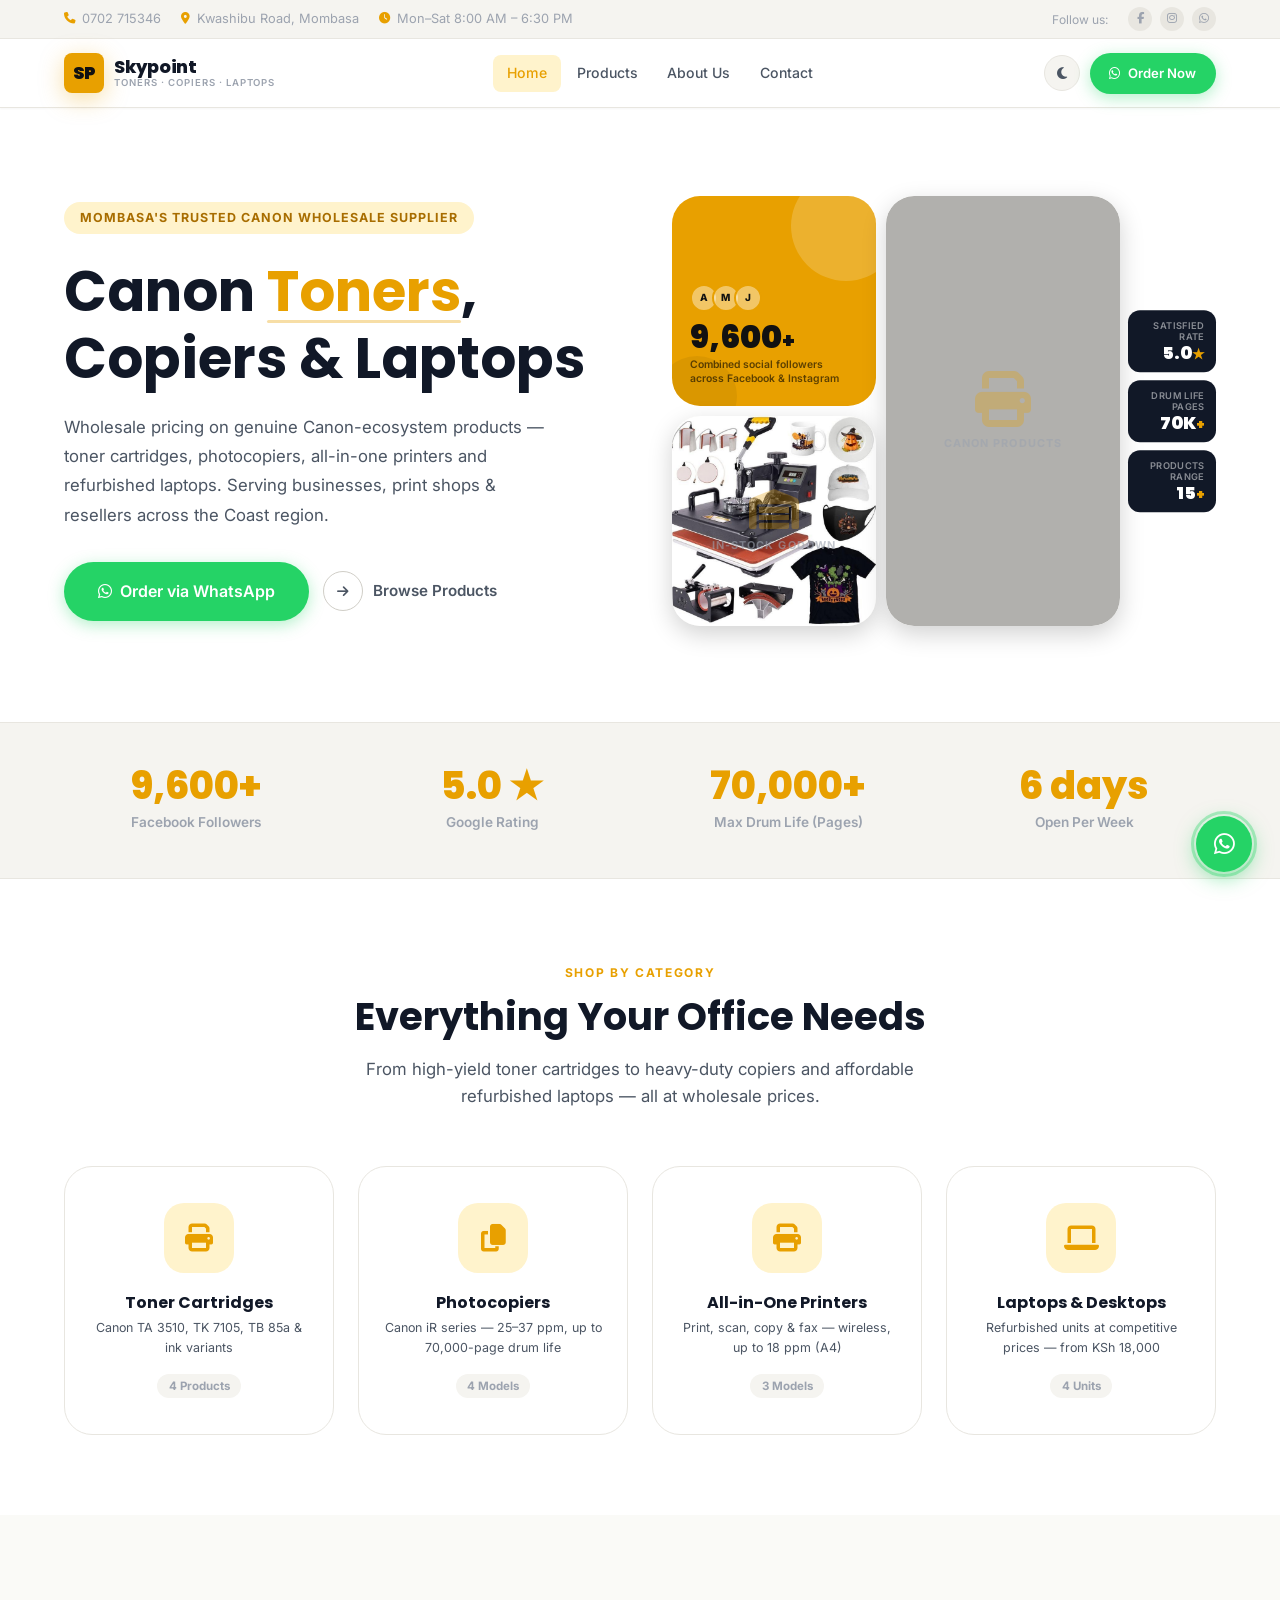
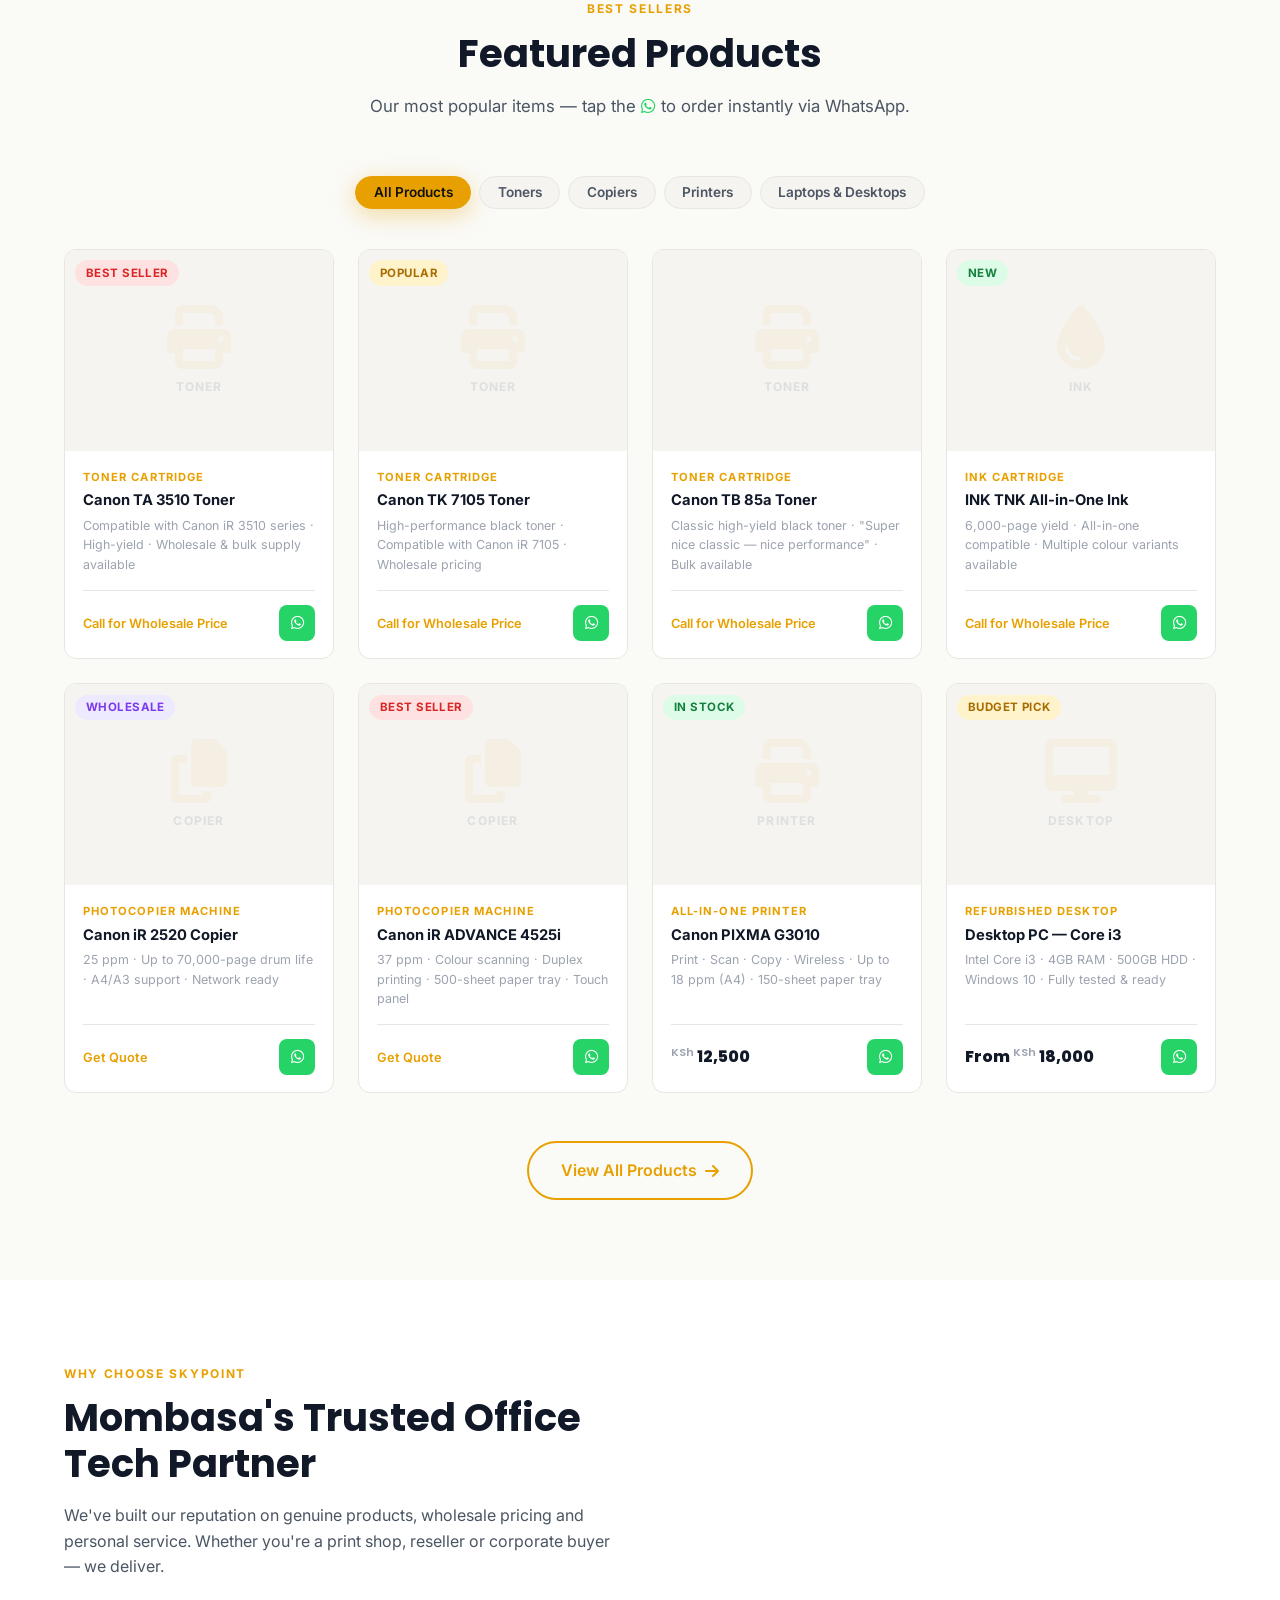
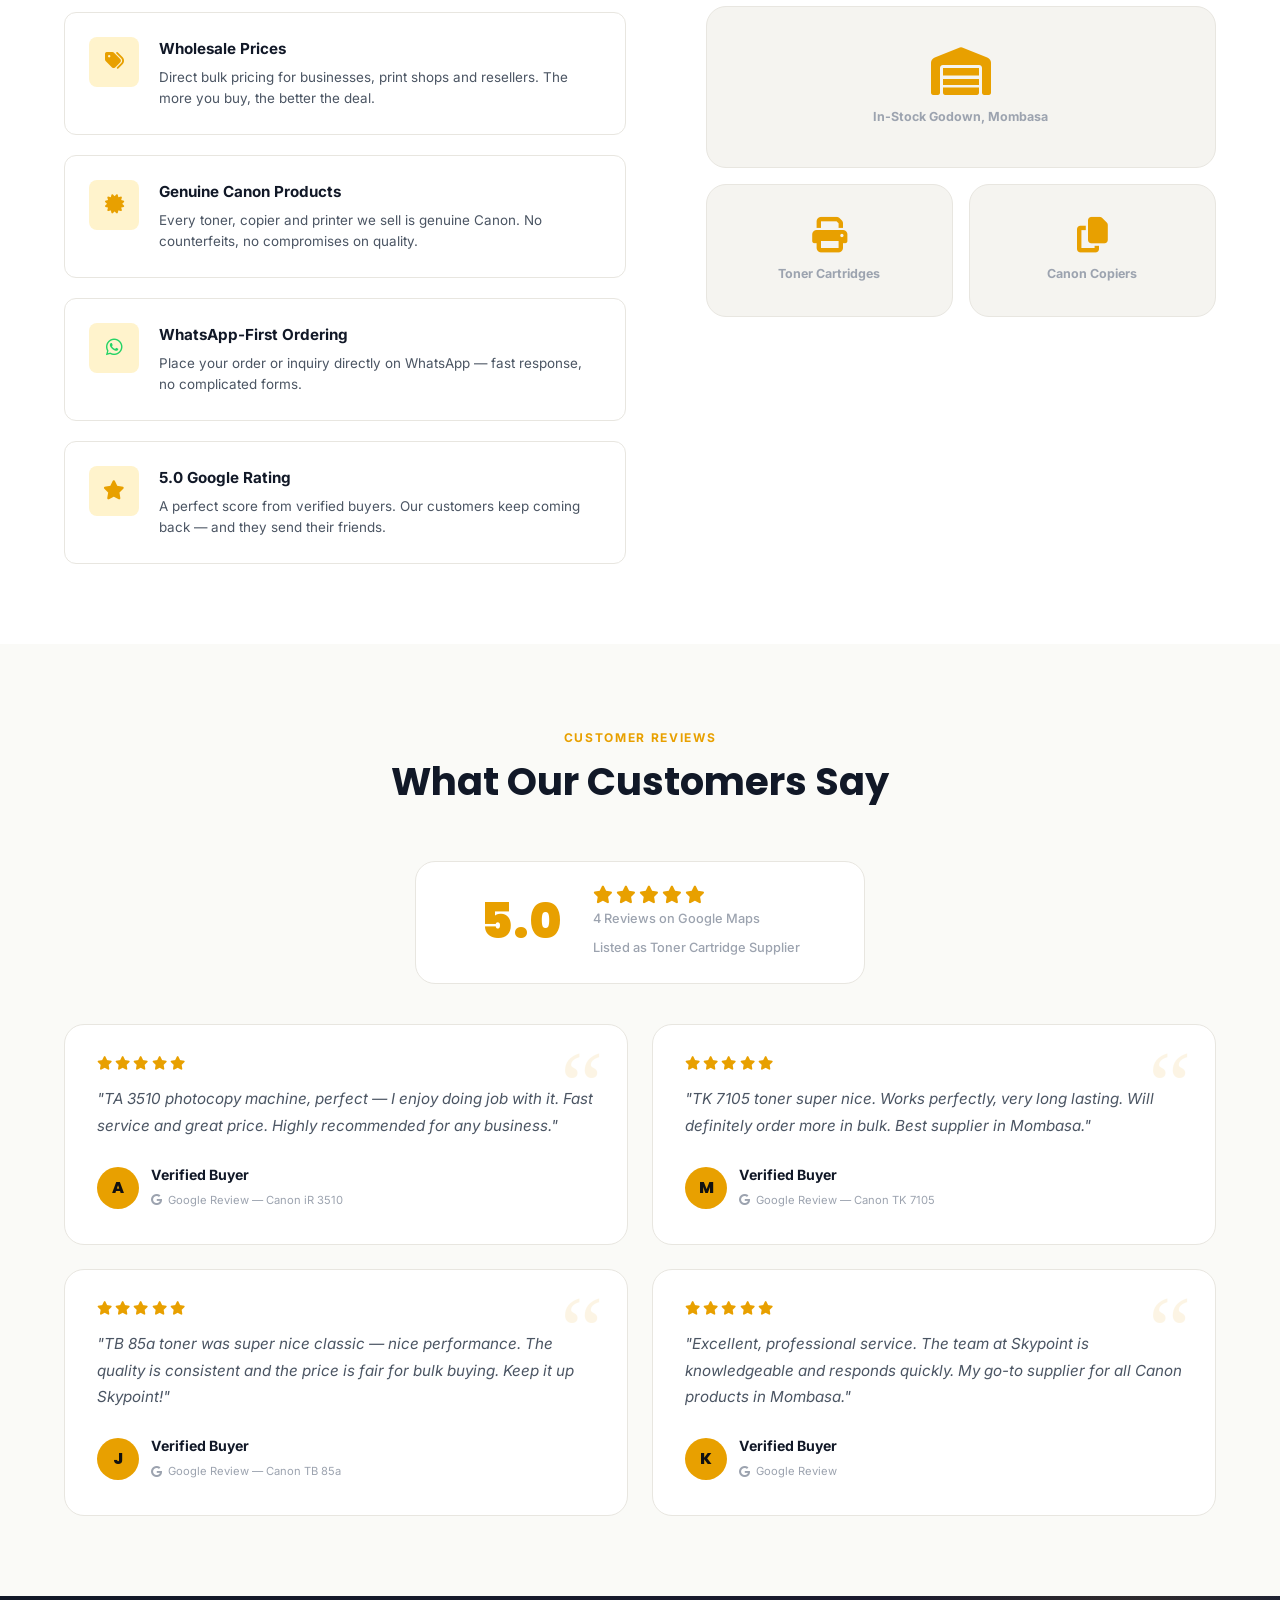
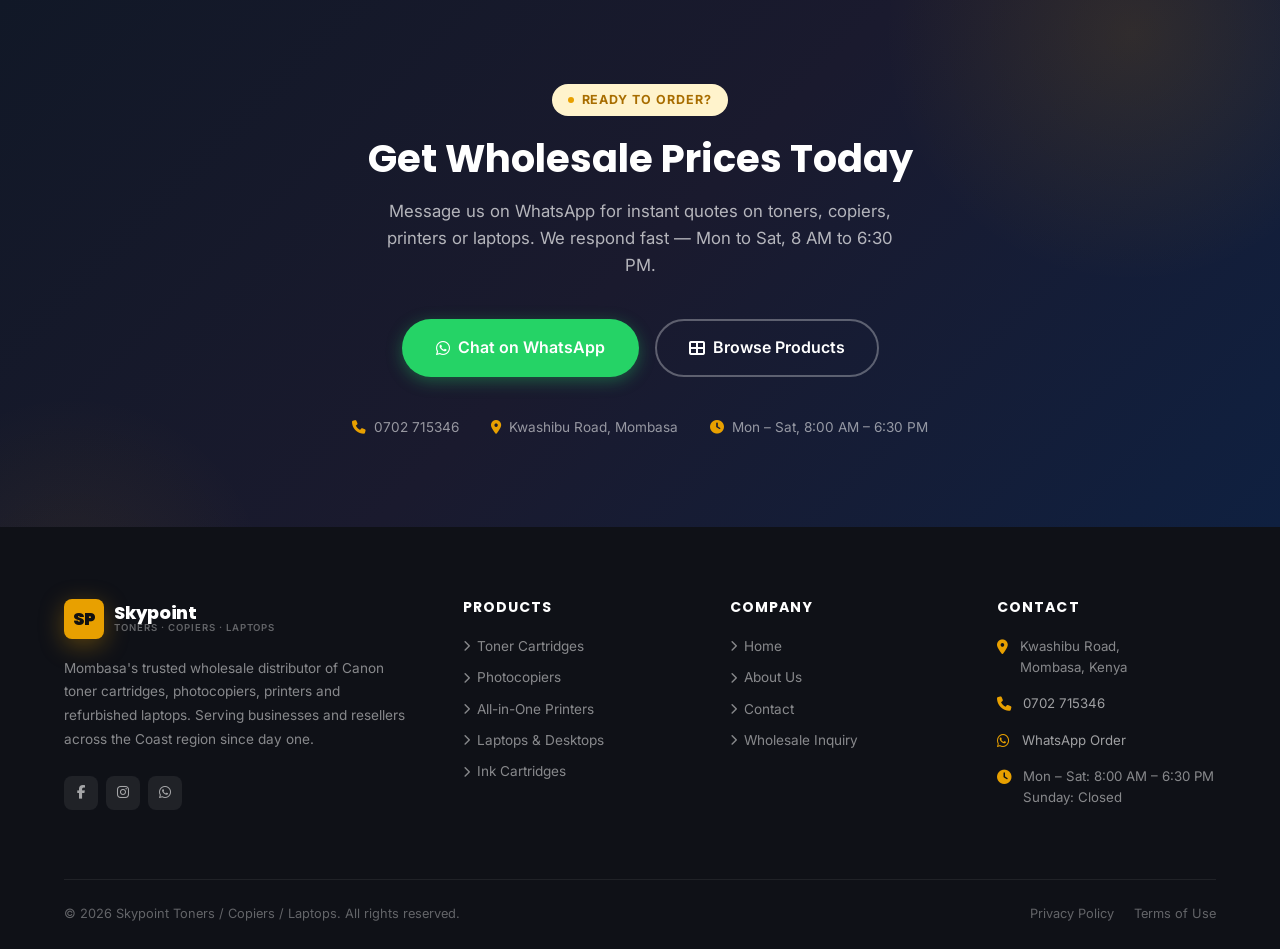
==== index.html @ 7e63da17 "Add hero video, godown image and visual polish - Add silent autoplay looping video to hero mosaic (v" ====
<!DOCTYPE html>
<html lang="en" data-theme="light">
<head>
  <meta charset="UTF-8">
  <meta name="viewport" content="width=device-width, initial-scale=1.0">
  <title>Skypoint — Canon Toners, Copiers & Laptops | Mombasa, Kenya</title>
  <meta name="description" content="Wholesale Canon toner cartridges, photocopiers, printers and refurbished laptops in Mombasa, Kenya. Skypoint — your trusted B2B supplier on Kwashibu Road. Order via WhatsApp.">
  <meta property="og:title" content="Skypoint — Canon Wholesale Supplier, Mombasa">
  <meta property="og:description" content="Wholesale Canon toners, copiers & laptops. Bulk pricing for businesses, print shops & resellers across the Coast region.">
  <meta property="og:type" content="website">
  <link rel="preconnect" href="https://fonts.googleapis.com">
  <link rel="preconnect" href="https://fonts.gstatic.com" crossorigin>
  <link href="https://fonts.googleapis.com/css2?family=Inter:wght@300;400;500;600;700;800&family=Poppins:wght@600;700;800;900&display=swap" rel="stylesheet">
  <link rel="stylesheet" href="https://cdnjs.cloudflare.com/ajax/libs/font-awesome/6.5.0/css/all.min.css">
  <link rel="stylesheet" href="css/style.css">
</head>
<body>

  <!-- TOP BAR -->
  <div class="top-bar">
    <div class="container">
      <div class="top-bar-inner">
        <div class="top-bar-left">
          <a href="tel:+254702715346"><i class="fas fa-phone"></i> 0702 715346</a>
          <a href="#"><i class="fas fa-map-marker-alt"></i> Kwashibu Road, Mombasa</a>
          <a href="#"><i class="fas fa-clock"></i> Mon–Sat 8:00 AM – 6:30 PM</a>
        </div>
        <div class="top-bar-right">
          <span style="font-size:0.75rem; color:var(--text-muted);">Follow us:</span>
          <div class="top-bar-social">
            <a href="#" aria-label="Facebook"><i class="fab fa-facebook-f"></i></a>
            <a href="#" aria-label="Instagram"><i class="fab fa-instagram"></i></a>
            <a href="https://wa.me/254702715346" target="_blank" aria-label="WhatsApp"><i class="fab fa-whatsapp"></i></a>
          </div>
        </div>
      </div>
    </div>
  </div>

  <!-- HEADER -->
  <header class="header">
    <div class="container">
      <nav class="nav">
        <a href="index.html" class="logo">
          <div class="logo-icon">SP</div>
          <div class="logo-text">
            <span class="logo-name">Skypoint</span>
            <span class="logo-tagline">Toners · Copiers · Laptops</span>
          </div>
        </a>
        <div class="nav-links">
          <a href="index.html" class="active">Home</a>
          <a href="products.html">Products</a>
          <a href="about.html">About Us</a>
          <a href="contact.html">Contact</a>
        </div>
        <div class="nav-actions">
          <button class="theme-toggle" id="themeToggle" aria-label="Toggle dark mode">
            <i class="fas fa-moon"></i>
          </button>
          <a href="https://wa.me/254702715346" target="_blank" class="btn btn-whatsapp btn-sm">
            <i class="fab fa-whatsapp"></i> Order Now
          </a>
          <button class="menu-toggle" id="menuToggle" aria-label="Open menu">
            <i class="fas fa-bars"></i>
          </button>
        </div>
      </nav>
    </div>
  </header>

  <!-- MOBILE MENU -->
  <div class="mobile-menu" id="mobileMenu">
    <div class="mobile-menu-header">
      <a href="index.html" class="logo">
        <div class="logo-icon">SP</div>
        <div class="logo-text">
          <span class="logo-name">Skypoint</span>
          <span class="logo-tagline">Toners · Copiers · Laptops</span>
        </div>
      </a>
      <button class="mobile-menu-close" id="mobileMenuClose"><i class="fas fa-times"></i></button>
    </div>
    <nav class="mobile-nav-links">
      <a href="index.html"><i class="fas fa-home"></i> Home</a>
      <a href="products.html"><i class="fas fa-th-large"></i> Products</a>
      <a href="about.html"><i class="fas fa-info-circle"></i> About Us</a>
      <a href="contact.html"><i class="fas fa-map-marker-alt"></i> Contact</a>
    </nav>
    <div class="mobile-menu-footer">
      <a href="https://wa.me/254702715346" target="_blank" class="btn btn-whatsapp">
        <i class="fab fa-whatsapp"></i> Order via WhatsApp
      </a>
      <a href="tel:+254702715346" class="btn btn-secondary">
        <i class="fas fa-phone"></i> 0702 715346
      </a>
    </div>
  </div>

  <main>

    <!-- ======= HERO ======= -->
    <section class="hero">
      <div class="container">
        <div class="hero-grid">

          <!-- Left: copy -->
          <div class="hero-content">
            <div class="hero-overline">
              Mombasa's Trusted Canon Wholesale Supplier
            </div>
            <h1>
              Canon <span class="highlight">Toners</span>,<br>
              Copiers &amp; Laptops
            </h1>
            <p class="hero-desc">
              Wholesale pricing on genuine Canon-ecosystem products — toner cartridges, photocopiers, all-in-one printers and refurbished laptops. Serving businesses, print shops &amp; resellers across the Coast region.
            </p>
            <div class="hero-actions">
              <a href="https://wa.me/254702715346" target="_blank" class="btn btn-whatsapp btn-lg" data-wa-general>
                <i class="fab fa-whatsapp"></i> Order via WhatsApp
              </a>
              <a href="products.html" class="hero-secondary-cta">
                <span class="hero-arrow-btn"><i class="fas fa-arrow-right"></i></span>
                Browse Products
              </a>
            </div>
          </div>

          <!-- Right: photo mosaic -->
          <div class="hero-visual reveal-right">
            <div class="hv-mosaic">

              <!-- Top-left: followers stat card -->
              <div class="hv-accent-card">
                <div class="hv-avatar-row">
                  <span class="hv-avatar">A</span>
                  <span class="hv-avatar">M</span>
                  <span class="hv-avatar">J</span>
                </div>
                <div class="hv-big-num">9,600<span>+</span></div>
                <div class="hv-big-lbl">Combined social followers across Facebook &amp; Instagram</div>
              </div>

              <!-- Bottom-left: secondary photo -->
              <div class="hv-photo hv-photo-b">
                <img src="images/godown.jpg" alt="Skypoint In-Stock Godown — toners and copiers">
                <div class="hv-photo-inner">
                  <i class="fas fa-warehouse"></i>
                  <span>In-Stock Godown</span>
                </div>
              </div>

              <!-- Right (spans both rows): main photo -->
              <div class="hv-photo hv-photo-main">
                <video id="heroVid" class="hero-vid" muted loop playsinline preload="none">
                  <source src="videos/hero.mp4" type="video/mp4">
                </video>
                <div class="hv-photo-inner main" id="heroVidPlaceholder">
                  <i class="fas fa-print"></i>
                  <span>Canon Products</span>
                </div>
              </div>

              <!-- Floating stat cards (far right) -->
              <div class="hv-float-stats">
                <div class="hv-float-card">
                  <div class="hv-float-lbl">satisfied rate</div>
                  <div class="hv-float-num">5.0<span>★</span></div>
                </div>
                <div class="hv-float-card">
                  <div class="hv-float-lbl">drum life pages</div>
                  <div class="hv-float-num">70K<span>+</span></div>
                </div>
                <div class="hv-float-card">
                  <div class="hv-float-lbl">products range</div>
                  <div class="hv-float-num">15<span>+</span></div>
                </div>
              </div>

            </div>
          </div>

        </div>
      </div>
    </section>

    <!-- ======= STATS ======= -->
    <div class="stats-bar">
      <div class="container">
        <div class="stats-grid">
          <div class="stat-item reveal delay-1">
            <span class="stat-number" data-count="9600" data-suffix="+">0</span>
            <span class="stat-label">Facebook Followers</span>
          </div>
          <div class="stat-item reveal delay-2">
            <span class="stat-number" data-count="5" data-suffix=".0 ★">0</span>
            <span class="stat-label">Google Rating</span>
          </div>
          <div class="stat-item reveal delay-3">
            <span class="stat-number" data-count="70000" data-suffix="+">0</span>
            <span class="stat-label">Max Drum Life (Pages)</span>
          </div>
          <div class="stat-item reveal delay-4">
            <span class="stat-number" data-count="6" data-suffix=" days">0</span>
            <span class="stat-label">Open Per Week</span>
          </div>
        </div>
      </div>
    </div>

    <!-- ======= CATEGORIES ======= -->
    <section class="section">
      <div class="container">
        <div class="section-header">
          <div class="overline">Shop by Category</div>
          <h2>Everything Your Office Needs</h2>
          <p>From high-yield toner cartridges to heavy-duty copiers and affordable refurbished laptops — all at wholesale prices.</p>
        </div>
        <div class="categories-grid">
          <a href="products.html" class="category-card reveal delay-1">
            <div class="cat-icon"><i class="fas fa-print"></i></div>
            <h3>Toner Cartridges</h3>
            <p>Canon TA 3510, TK 7105, TB 85a &amp; ink variants</p>
            <span class="cat-count">4 Products</span>
          </a>
          <a href="products.html" class="category-card reveal delay-2">
            <div class="cat-icon"><i class="fas fa-copy"></i></div>
            <h3>Photocopiers</h3>
            <p>Canon iR series — 25–37 ppm, up to 70,000-page drum life</p>
            <span class="cat-count">4 Models</span>
          </a>
          <a href="products.html" class="category-card reveal delay-3">
            <div class="cat-icon"><i class="fas fa-print"></i></div>
            <h3>All-in-One Printers</h3>
            <p>Print, scan, copy &amp; fax — wireless, up to 18 ppm (A4)</p>
            <span class="cat-count">3 Models</span>
          </a>
          <a href="products.html" class="category-card reveal delay-4">
            <div class="cat-icon"><i class="fas fa-laptop"></i></div>
            <h3>Laptops &amp; Desktops</h3>
            <p>Refurbished units at competitive prices — from KSh 18,000</p>
            <span class="cat-count">4 Units</span>
          </a>
        </div>
      </div>
    </section>

    <!-- ======= FEATURED PRODUCTS ======= -->
    <section class="section section-alt">
      <div class="container">
        <div class="section-header">
          <div class="overline">Best Sellers</div>
          <h2>Featured Products</h2>
          <p>Our most popular items — tap the <i class="fab fa-whatsapp" style="color:#25D366;"></i> to order instantly via WhatsApp.</p>
        </div>

        <!-- Filter tabs -->
        <div class="filter-tabs">
          <button class="filter-tab active" data-filter="all">All Products</button>
          <button class="filter-tab" data-filter="toner">Toners</button>
          <button class="filter-tab" data-filter="copier">Copiers</button>
          <button class="filter-tab" data-filter="printer">Printers</button>
          <button class="filter-tab" data-filter="laptop">Laptops &amp; Desktops</button>
        </div>

        <div class="products-grid">

          <!-- Toner 1 -->
          <div class="product-card reveal delay-1" data-category="toner">
            <div class="product-image">
              <div class="product-badges">
                <span class="badge badge-hot">Best Seller</span>
              </div>
              <div class="product-image-inner">
                <i class="fas fa-print"></i>
                <span>Toner</span>
              </div>
            </div>
            <div class="product-body">
              <div class="product-cat">Toner Cartridge</div>
              <div class="product-name">Canon TA 3510 Toner</div>
              <div class="product-specs">Compatible with Canon iR 3510 series · High-yield · Wholesale &amp; bulk supply available</div>
              <div class="product-footer">
                <div class="product-price"><span class="quote">Call for Wholesale Price</span></div>
                <button class="product-wa-btn" data-wa-product="Canon TA 3510 Toner Cartridge" data-wa-price="" title="Order via WhatsApp">
                  <i class="fab fa-whatsapp"></i>
                </button>
              </div>
            </div>
          </div>

          <!-- Toner 2 -->
          <div class="product-card reveal delay-2" data-category="toner">
            <div class="product-image">
              <div class="product-badges">
                <span class="badge badge-accent">Popular</span>
              </div>
              <div class="product-image-inner">
                <i class="fas fa-print"></i>
                <span>Toner</span>
              </div>
            </div>
            <div class="product-body">
              <div class="product-cat">Toner Cartridge</div>
              <div class="product-name">Canon TK 7105 Toner</div>
              <div class="product-specs">High-performance black toner · Compatible with Canon iR 7105 · Wholesale pricing</div>
              <div class="product-footer">
                <div class="product-price"><span class="quote">Call for Wholesale Price</span></div>
                <button class="product-wa-btn" data-wa-product="Canon TK 7105 Toner Cartridge" data-wa-price="" title="Order via WhatsApp">
                  <i class="fab fa-whatsapp"></i>
                </button>
              </div>
            </div>
          </div>

          <!-- Toner 3 -->
          <div class="product-card reveal delay-3" data-category="toner">
            <div class="product-image">
              <div class="product-image-inner">
                <i class="fas fa-print"></i>
                <span>Toner</span>
              </div>
            </div>
            <div class="product-body">
              <div class="product-cat">Toner Cartridge</div>
              <div class="product-name">Canon TB 85a Toner</div>
              <div class="product-specs">Classic high-yield black toner · "Super nice classic — nice performance" · Bulk available</div>
              <div class="product-footer">
                <div class="product-price"><span class="quote">Call for Wholesale Price</span></div>
                <button class="product-wa-btn" data-wa-product="Canon TB 85a Toner Cartridge" data-wa-price="" title="Order via WhatsApp">
                  <i class="fab fa-whatsapp"></i>
                </button>
              </div>
            </div>
          </div>

          <!-- Ink -->
          <div class="product-card reveal delay-4" data-category="toner">
            <div class="product-image">
              <div class="product-badges">
                <span class="badge badge-new">New</span>
              </div>
              <div class="product-image-inner">
                <i class="fas fa-tint"></i>
                <span>Ink</span>
              </div>
            </div>
            <div class="product-body">
              <div class="product-cat">Ink Cartridge</div>
              <div class="product-name">INK TNK All-in-One Ink</div>
              <div class="product-specs">6,000-page yield · All-in-one compatible · Multiple colour variants available</div>
              <div class="product-footer">
                <div class="product-price"><span class="quote">Call for Wholesale Price</span></div>
                <button class="product-wa-btn" data-wa-product="INK TNK All-in-One Ink Cartridge (6000 pages)" data-wa-price="" title="Order via WhatsApp">
                  <i class="fab fa-whatsapp"></i>
                </button>
              </div>
            </div>
          </div>

          <!-- Copier 1 -->
          <div class="product-card reveal delay-1" data-category="copier">
            <div class="product-image">
              <div class="product-badges">
                <span class="badge badge-bulk">Wholesale</span>
              </div>
              <div class="product-image-inner">
                <i class="fas fa-copy"></i>
                <span>Copier</span>
              </div>
            </div>
            <div class="product-body">
              <div class="product-cat">Photocopier Machine</div>
              <div class="product-name">Canon iR 2520 Copier</div>
              <div class="product-specs">25 ppm · Up to 70,000-page drum life · A4/A3 support · Network ready</div>
              <div class="product-footer">
                <div class="product-price"><span class="quote">Get Quote</span></div>
                <button class="product-wa-btn" data-wa-product="Canon iR 2520 Photocopier" data-wa-price="" title="Order via WhatsApp">
                  <i class="fab fa-whatsapp"></i>
                </button>
              </div>
            </div>
          </div>

          <!-- Copier 2 -->
          <div class="product-card reveal delay-2" data-category="copier">
            <div class="product-image">
              <div class="product-badges">
                <span class="badge badge-hot">Best Seller</span>
              </div>
              <div class="product-image-inner">
                <i class="fas fa-copy"></i>
                <span>Copier</span>
              </div>
            </div>
            <div class="product-body">
              <div class="product-cat">Photocopier Machine</div>
              <div class="product-name">Canon iR ADVANCE 4525i</div>
              <div class="product-specs">37 ppm · Colour scanning · Duplex printing · 500-sheet paper tray · Touch panel</div>
              <div class="product-footer">
                <div class="product-price"><span class="quote">Get Quote</span></div>
                <button class="product-wa-btn" data-wa-product="Canon iR ADVANCE 4525i Copier" data-wa-price="" title="Order via WhatsApp">
                  <i class="fab fa-whatsapp"></i>
                </button>
              </div>
            </div>
          </div>

          <!-- Printer -->
          <div class="product-card reveal delay-3" data-category="printer">
            <div class="product-image">
              <div class="product-badges">
                <span class="badge badge-new">In Stock</span>
              </div>
              <div class="product-image-inner">
                <i class="fas fa-print"></i>
                <span>Printer</span>
              </div>
            </div>
            <div class="product-body">
              <div class="product-cat">All-in-One Printer</div>
              <div class="product-name">Canon PIXMA G3010</div>
              <div class="product-specs">Print · Scan · Copy · Wireless · Up to 18 ppm (A4) · 150-sheet paper tray</div>
              <div class="product-footer">
                <div class="product-price"><span class="ksh">KSh</span> 12,500</div>
                <button class="product-wa-btn" data-wa-product="Canon PIXMA G3010 All-in-One Printer" data-wa-price="KSh 12,500" title="Order via WhatsApp">
                  <i class="fab fa-whatsapp"></i>
                </button>
              </div>
            </div>
          </div>

          <!-- Laptop -->
          <div class="product-card reveal delay-4" data-category="laptop">
            <div class="product-image">
              <div class="product-badges">
                <span class="badge badge-accent">Budget Pick</span>
              </div>
              <div class="product-image-inner">
                <i class="fas fa-desktop"></i>
                <span>Desktop</span>
              </div>
            </div>
            <div class="product-body">
              <div class="product-cat">Refurbished Desktop</div>
              <div class="product-name">Desktop PC — Core i3</div>
              <div class="product-specs">Intel Core i3 · 4GB RAM · 500GB HDD · Windows 10 · Fully tested &amp; ready</div>
              <div class="product-footer">
                <div class="product-price">From <span class="ksh">KSh</span> 18,000</div>
                <button class="product-wa-btn" data-wa-product="Refurbished Desktop PC (Core i3, 4GB, 500GB)" data-wa-price="From KSh 18,000" title="Order via WhatsApp">
                  <i class="fab fa-whatsapp"></i>
                </button>
              </div>
            </div>
          </div>

        </div>

        <div class="view-all-wrap">
          <a href="products.html" class="btn btn-outline-accent btn-lg">
            View All Products <i class="fas fa-arrow-right"></i>
          </a>
        </div>
      </div>
    </section>

    <!-- ======= WHY CHOOSE US ======= -->
    <section class="section">
      <div class="container">
        <div class="why-grid">
          <div>
            <div class="overline" style="display:inline-block;font-size:0.75rem;font-weight:700;letter-spacing:0.14em;text-transform:uppercase;color:var(--accent);margin-bottom:0.75rem;">Why Choose Skypoint</div>
            <h2 style="margin-bottom:1rem;">Mombasa's Trusted Office Tech Partner</h2>
            <p style="margin-bottom:2rem;">We've built our reputation on genuine products, wholesale pricing and personal service. Whether you're a print shop, reseller or corporate buyer — we deliver.</p>
            <div class="why-features">
              <div class="why-feature reveal">
                <div class="wf-icon"><i class="fas fa-tags"></i></div>
                <div>
                  <div class="wf-title">Wholesale Prices</div>
                  <p class="wf-desc">Direct bulk pricing for businesses, print shops and resellers. The more you buy, the better the deal.</p>
                </div>
              </div>
              <div class="why-feature reveal delay-1">
                <div class="wf-icon"><i class="fas fa-certificate"></i></div>
                <div>
                  <div class="wf-title">Genuine Canon Products</div>
                  <p class="wf-desc">Every toner, copier and printer we sell is genuine Canon. No counterfeits, no compromises on quality.</p>
                </div>
              </div>
              <div class="why-feature reveal delay-2">
                <div class="wf-icon"><i class="fab fa-whatsapp" style="color:#25D366;"></i></div>
                <div>
                  <div class="wf-title">WhatsApp-First Ordering</div>
                  <p class="wf-desc">Place your order or inquiry directly on WhatsApp — fast response, no complicated forms.</p>
                </div>
              </div>
              <div class="why-feature reveal delay-3">
                <div class="wf-icon"><i class="fas fa-star"></i></div>
                <div>
                  <div class="wf-title">5.0 Google Rating</div>
                  <p class="wf-desc">A perfect score from verified buyers. Our customers keep coming back — and they send their friends.</p>
                </div>
              </div>
            </div>
          </div>
          <div class="why-visual reveal-right">
            <div class="why-img">
              <i class="fas fa-warehouse"></i>
              <span>In-Stock Godown, Mombasa</span>
            </div>
            <div class="why-img">
              <i class="fas fa-print"></i>
              <span>Toner Cartridges</span>
            </div>
            <div class="why-img">
              <i class="fas fa-copy"></i>
              <span>Canon Copiers</span>
            </div>
          </div>
        </div>
      </div>
    </section>

    <!-- ======= TESTIMONIALS ======= -->
    <section class="section section-alt">
      <div class="container">
        <div class="section-header">
          <div class="overline">Customer Reviews</div>
          <h2>What Our Customers Say</h2>
        </div>

        <!-- Google rating badge -->
        <div class="google-rating reveal-scale">
          <div class="gr-score">5.0</div>
          <div class="gr-info">
            <div class="gr-stars">
              <i class="fas fa-star"></i><i class="fas fa-star"></i>
              <i class="fas fa-star"></i><i class="fas fa-star"></i><i class="fas fa-star"></i>
            </div>
            <div class="gr-label">4 Reviews on Google Maps</div>
            <div class="gr-label" style="margin-top:0.2rem;color:var(--text-muted);">Listed as Toner Cartridge Supplier</div>
          </div>
        </div>

        <div class="testimonials-grid">
          <div class="testimonial-card reveal delay-1">
            <div class="t-stars">
              <i class="fas fa-star"></i><i class="fas fa-star"></i><i class="fas fa-star"></i>
              <i class="fas fa-star"></i><i class="fas fa-star"></i>
            </div>
            <p class="t-text">"TA 3510 photocopy machine, perfect — I enjoy doing job with it. Fast service and great price. Highly recommended for any business."</p>
            <div class="t-author">
              <div class="t-avatar">A</div>
              <div>
                <div class="t-name">Verified Buyer</div>
                <div class="t-google"><i class="fab fa-google"></i> Google Review — Canon iR 3510</div>
              </div>
            </div>
          </div>
          <div class="testimonial-card reveal delay-2">
            <div class="t-stars">
              <i class="fas fa-star"></i><i class="fas fa-star"></i><i class="fas fa-star"></i>
              <i class="fas fa-star"></i><i class="fas fa-star"></i>
            </div>
            <p class="t-text">"TK 7105 toner super nice. Works perfectly, very long lasting. Will definitely order more in bulk. Best supplier in Mombasa."</p>
            <div class="t-author">
              <div class="t-avatar">M</div>
              <div>
                <div class="t-name">Verified Buyer</div>
                <div class="t-google"><i class="fab fa-google"></i> Google Review — Canon TK 7105</div>
              </div>
            </div>
          </div>
          <div class="testimonial-card reveal delay-3">
            <div class="t-stars">
              <i class="fas fa-star"></i><i class="fas fa-star"></i><i class="fas fa-star"></i>
              <i class="fas fa-star"></i><i class="fas fa-star"></i>
            </div>
            <p class="t-text">"TB 85a toner was super nice classic — nice performance. The quality is consistent and the price is fair for bulk buying. Keep it up Skypoint!"</p>
            <div class="t-author">
              <div class="t-avatar">J</div>
              <div>
                <div class="t-name">Verified Buyer</div>
                <div class="t-google"><i class="fab fa-google"></i> Google Review — Canon TB 85a</div>
              </div>
            </div>
          </div>
          <div class="testimonial-card reveal delay-4">
            <div class="t-stars">
              <i class="fas fa-star"></i><i class="fas fa-star"></i><i class="fas fa-star"></i>
              <i class="fas fa-star"></i><i class="fas fa-star"></i>
            </div>
            <p class="t-text">"Excellent, professional service. The team at Skypoint is knowledgeable and responds quickly. My go-to supplier for all Canon products in Mombasa."</p>
            <div class="t-author">
              <div class="t-avatar">K</div>
              <div>
                <div class="t-name">Verified Buyer</div>
                <div class="t-google"><i class="fab fa-google"></i> Google Review</div>
              </div>
            </div>
          </div>
        </div>
      </div>
    </section>

    <!-- ======= CTA BANNER ======= -->
    <section class="cta-banner">
      <div class="container">
        <div class="cta-content">
          <div class="hero-overline" style="justify-content:center; margin-bottom:1.25rem;">
            <div class="dot"></div>
            Ready to Order?
          </div>
          <h2>Get Wholesale Prices Today</h2>
          <p>Message us on WhatsApp for instant quotes on toners, copiers, printers or laptops. We respond fast — Mon to Sat, 8 AM to 6:30 PM.</p>
          <div class="cta-actions">
            <a href="https://wa.me/254702715346?text=Hello%20Skypoint!%20I'd%20like%20to%20inquire%20about%20wholesale%20pricing." target="_blank" class="btn btn-whatsapp btn-lg">
              <i class="fab fa-whatsapp"></i> Chat on WhatsApp
            </a>
            <a href="products.html" class="btn btn-outline-accent btn-lg" style="border-color:rgba(255,255,255,0.3); color:#fff;">
              <i class="fas fa-th-large"></i> Browse Products
            </a>
          </div>
          <div class="cta-meta">
            <div class="cta-meta-item"><i class="fas fa-phone"></i> 0702 715346</div>
            <div class="cta-meta-item"><i class="fas fa-map-marker-alt"></i> Kwashibu Road, Mombasa</div>
            <div class="cta-meta-item"><i class="fas fa-clock"></i> Mon – Sat, 8:00 AM – 6:30 PM</div>
          </div>
        </div>
      </div>
    </section>

  </main>

  <!-- FOOTER -->
  <footer class="footer">
    <div class="container">
      <div class="footer-grid">
        <div class="footer-brand">
          <div class="logo">
            <div class="logo-icon">SP</div>
            <div class="logo-text">
              <span class="logo-name">Skypoint</span>
              <span class="logo-tagline">Toners · Copiers · Laptops</span>
            </div>
          </div>
          <p>Mombasa's trusted wholesale distributor of Canon toner cartridges, photocopiers, printers and refurbished laptops. Serving businesses and resellers across the Coast region since day one.</p>
          <div class="footer-social">
            <a href="#" aria-label="Facebook"><i class="fab fa-facebook-f"></i></a>
            <a href="#" aria-label="Instagram"><i class="fab fa-instagram"></i></a>
            <a href="https://wa.me/254702715346" target="_blank" aria-label="WhatsApp"><i class="fab fa-whatsapp"></i></a>
          </div>
        </div>
        <div class="footer-col">
          <h4>Products</h4>
          <ul>
            <li><a href="products.html"><i class="fas fa-chevron-right"></i> Toner Cartridges</a></li>
            <li><a href="products.html"><i class="fas fa-chevron-right"></i> Photocopiers</a></li>
            <li><a href="products.html"><i class="fas fa-chevron-right"></i> All-in-One Printers</a></li>
            <li><a href="products.html"><i class="fas fa-chevron-right"></i> Laptops &amp; Desktops</a></li>
            <li><a href="products.html"><i class="fas fa-chevron-right"></i> Ink Cartridges</a></li>
          </ul>
        </div>
        <div class="footer-col">
          <h4>Company</h4>
          <ul>
            <li><a href="index.html"><i class="fas fa-chevron-right"></i> Home</a></li>
            <li><a href="about.html"><i class="fas fa-chevron-right"></i> About Us</a></li>
            <li><a href="contact.html"><i class="fas fa-chevron-right"></i> Contact</a></li>
            <li><a href="https://wa.me/254702715346" target="_blank"><i class="fas fa-chevron-right"></i> Wholesale Inquiry</a></li>
          </ul>
        </div>
        <div class="footer-col">
          <h4>Contact</h4>
          <div class="footer-contact-item">
            <i class="fas fa-map-marker-alt"></i>
            <span>Kwashibu Road,<br>Mombasa, Kenya</span>
          </div>
          <div class="footer-contact-item">
            <i class="fas fa-phone"></i>
            <span><a href="tel:+254702715346">0702 715346</a></span>
          </div>
          <div class="footer-contact-item">
            <i class="fab fa-whatsapp"></i>
            <span><a href="https://wa.me/254702715346" target="_blank">WhatsApp Order</a></span>
          </div>
          <div class="footer-contact-item">
            <i class="fas fa-clock"></i>
            <span>Mon – Sat: 8:00 AM – 6:30 PM<br>Sunday: Closed</span>
          </div>
        </div>
      </div>
      <div class="footer-bottom">
        <p>&copy; 2026 Skypoint Toners / Copiers / Laptops. All rights reserved.</p>
        <div class="footer-bottom-links">
          <a href="#">Privacy Policy</a>
          <a href="#">Terms of Use</a>
        </div>
      </div>
    </div>
  </footer>

  <!-- WHATSAPP FLOAT -->
  <div class="wa-float">
    <div class="wa-float-tooltip">Chat with us on WhatsApp</div>
    <a href="https://wa.me/254702715346?text=Hello%20Skypoint!%20I'd%20like%20to%20place%20an%20order." target="_blank" class="wa-float-btn" aria-label="Order on WhatsApp">
      <i class="fab fa-whatsapp"></i>
    </a>
  </div>

  <!-- BACK TO TOP -->
  <button class="back-to-top" id="backToTop" aria-label="Back to top">
    <i class="fas fa-chevron-up"></i>
  </button>

  <script src="js/main.js"></script>
</body>
</html>
---- css/style.css ----
/* =====================================================
   SKYPOINT TONERS — Design System & Stylesheet
   Theme: White + Mustard/Gold, Dark Navy dark mode
   Hosting: cPanel static (no build tools)
   ===================================================== */

/* ============ 1. RESET ============ */
*, *::before, *::after { box-sizing: border-box; margin: 0; padding: 0; }
html { scroll-behavior: smooth; font-size: 16px; }
body {
  font-family: 'Inter', system-ui, -apple-system, sans-serif;
  background-color: var(--bg);
  color: var(--text);
  line-height: 1.6;
  transition: background-color 0.4s ease, color 0.4s ease;
  overflow-x: hidden;
  -webkit-text-size-adjust: 100%;
}
*, *::before, *::after { box-sizing: border-box; }
img { max-width: 100%; display: block; }
a { text-decoration: none; color: inherit; }
ul { list-style: none; }
button { cursor: pointer; font-family: inherit; border: none; outline: none; background: none; }

/* ============ 2. DESIGN TOKENS ============ */
:root {
  /* Brand */
  --accent: #E8A000;
  --accent-dark: #CC8800;
  --accent-darker: #A86D00;
  --accent-light: #FFF3CC;
  --accent-glow: rgba(232, 160, 0, 0.3);

  /* Light theme surfaces */
  --bg: #FFFFFF;
  --bg-alt: #FAFAF7;
  --surface: #F5F4F0;
  --card: #FFFFFF;
  --border: #E8E6E0;
  --border-strong: #D0CEC7;

  /* Text */
  --text: #111827;
  --text-secondary: #4B5563;
  --text-muted: #9CA3AF;

  /* Shadows */
  --shadow-xs: 0 1px 2px rgba(0,0,0,0.04);
  --shadow-sm: 0 2px 8px rgba(0,0,0,0.06);
  --shadow-md: 0 4px 20px rgba(0,0,0,0.09);
  --shadow-lg: 0 8px 40px rgba(0,0,0,0.13);
  --shadow-xl: 0 16px 60px rgba(0,0,0,0.16);
  --shadow-accent: 0 6px 24px rgba(232, 160, 0, 0.35);

  /* Radius */
  --r-sm: 8px;
  --r-md: 12px;
  --r-lg: 20px;
  --r-xl: 28px;
  --r-full: 9999px;

  /* Transitions */
  --t-fast: 0.15s ease;
  --t-base: 0.25s ease;
  --t-slow: 0.4s ease;
}

[data-theme="dark"] {
  --bg: #0D0D1E;
  --bg-alt: #111125;
  --surface: #16162E;
  --card: #1C1C38;
  --border: #2A2A4E;
  --border-strong: #3A3A60;

  --text: #F0F0F8;
  --text-secondary: #B0B0CC;
  --text-muted: #6B6B9A;

  --shadow-xs: 0 1px 2px rgba(0,0,0,0.25);
  --shadow-sm: 0 2px 8px rgba(0,0,0,0.35);
  --shadow-md: 0 4px 20px rgba(0,0,0,0.45);
  --shadow-lg: 0 8px 40px rgba(0,0,0,0.55);
  --shadow-xl: 0 16px 60px rgba(0,0,0,0.65);
  --shadow-accent: 0 6px 24px rgba(232, 160, 0, 0.22);
  --accent-light: rgba(232, 160, 0, 0.12);
  --accent-darker: var(--accent);
}

/* ============ 3. TYPOGRAPHY ============ */
h1, h2, h3, h4, h5, h6 {
  font-family: 'Poppins', sans-serif;
  font-weight: 700;
  line-height: 1.2;
  color: var(--text);
  transition: color 0.4s ease;
}
h1 { font-size: clamp(2rem, 5vw, 3.5rem); }
h2 { font-size: clamp(1.6rem, 3.5vw, 2.4rem); }
h3 { font-size: clamp(1.1rem, 2.5vw, 1.4rem); }
h4 { font-size: 1rem; }

p { color: var(--text-secondary); transition: color 0.4s ease; }
.accent-text { color: var(--accent); }

/* ============ 4. LAYOUT ============ */
.container {
  width: 100%;
  max-width: 1200px;
  margin: 0 auto;
  padding: 0 1.5rem;
}
.section { padding: 5rem 0; }
.section-alt { background: var(--bg-alt); }

.section-header { text-align: center; margin-bottom: 3.5rem; }
.section-header .overline {
  display: inline-block;
  font-size: 0.75rem;
  font-weight: 700;
  letter-spacing: 0.14em;
  text-transform: uppercase;
  color: var(--accent);
  margin-bottom: 0.75rem;
}
.section-header h2 { margin-bottom: 1rem; }
.section-header p { max-width: 550px; margin: 0 auto; font-size: 1.05rem; }

/* ============ 5. BUTTONS ============ */
.btn {
  display: inline-flex;
  align-items: center;
  gap: 0.5rem;
  padding: 0.75rem 1.75rem;
  border-radius: var(--r-full);
  font-size: 0.9rem;
  font-weight: 600;
  transition: all var(--t-base);
  white-space: nowrap;
  cursor: pointer;
  border: 2px solid transparent;
}

.btn-primary {
  background: var(--accent);
  color: #111;
  box-shadow: var(--shadow-accent);
}
.btn-primary:hover {
  background: var(--accent-dark);
  transform: translateY(-2px);
  box-shadow: 0 8px 30px rgba(232,160,0,0.45);
}

.btn-secondary {
  background: transparent;
  color: var(--text);
  border-color: var(--border-strong);
}
.btn-secondary:hover {
  border-color: var(--accent);
  color: var(--accent);
  transform: translateY(-2px);
}

.btn-whatsapp {
  background: #25D366;
  color: #fff;
  box-shadow: 0 4px 16px rgba(37,211,102,0.35);
}
.btn-whatsapp:hover {
  background: #1DB954;
  transform: translateY(-2px);
  box-shadow: 0 8px 24px rgba(37,211,102,0.45);
}

.btn-outline-accent {
  background: transparent;
  color: var(--accent);
  border-color: var(--accent);
}
.btn-outline-accent:hover {
  background: var(--accent);
  color: #111;
  transform: translateY(-2px);
}

.btn-dark {
  background: #fff;
  color: #111;
  font-weight: 700;
}
.btn-dark:hover {
  background: rgba(255,255,255,0.9);
  transform: translateY(-2px);
}

.btn-sm { padding: 0.5rem 1.1rem; font-size: 0.82rem; }
.btn-lg { padding: 0.9rem 2rem; font-size: 1rem; }

/* ============ 6. BADGES ============ */
.badge {
  display: inline-flex;
  align-items: center;
  padding: 0.22rem 0.65rem;
  border-radius: var(--r-full);
  font-size: 0.72rem;
  font-weight: 700;
  letter-spacing: 0.04em;
  text-transform: uppercase;
}
.badge-accent { background: var(--accent-light); color: var(--accent-darker); }
.badge-hot { background: #FEE2E2; color: #DC2626; }
.badge-new { background: #DCFCE7; color: #15803D; }
.badge-bulk { background: #EDE9FE; color: #7C3AED; }
[data-theme="dark"] .badge-hot { background: rgba(239,68,68,0.15); color: #F87171; }
[data-theme="dark"] .badge-new { background: rgba(34,197,94,0.15); color: #4ADE80; }
[data-theme="dark"] .badge-bulk { background: rgba(124,58,237,0.15); color: #A78BFA; }

/* ============ 7. TOP BAR ============ */
.top-bar {
  background: var(--surface);
  border-bottom: 1px solid var(--border);
  color: var(--text-secondary);
  padding: 0.45rem 0;
  font-size: 0.8rem;
  transition: background var(--t-slow);
}

.top-bar-inner {
  display: flex;
  align-items: center;
  justify-content: space-between;
  gap: 1rem;
}
.top-bar-left, .top-bar-right {
  display: flex;
  align-items: center;
  gap: 1.25rem;
}
.top-bar a {
  display: flex;
  align-items: center;
  gap: 0.4rem;
  color: var(--text-muted);
  transition: color var(--t-fast);
}
.top-bar a:hover { color: var(--accent); }
.top-bar i { font-size: 0.72rem; color: var(--accent); }

.top-bar-social { display: flex; align-items: center; gap: 0.5rem; }
.top-bar-social a {
  width: 24px; height: 24px;
  display: flex; align-items: center; justify-content: center;
  border-radius: 50%;
  background: var(--border);
  font-size: 0.72rem;
  color: var(--text-muted);
}
.top-bar-social a i { color: var(--text-muted); }
.top-bar-social a:hover { background: var(--accent); color: #111; }
.top-bar-social a:hover i { color: #111; }

/* ============ 8. HEADER / NAV ============ */
.header {
  position: sticky;
  top: 0;
  z-index: 1000;
  background: var(--bg);
  border-bottom: 1px solid var(--border);
  box-shadow: var(--shadow-xs);
  transition: background var(--t-slow), border-color var(--t-slow), box-shadow var(--t-base);
}
.header.scrolled { box-shadow: var(--shadow-md); }

.nav {
  display: flex;
  align-items: center;
  justify-content: space-between;
  height: 68px;
  gap: 1.5rem;
}

/* Logo */
.logo {
  display: flex;
  align-items: center;
  gap: 0.65rem;
  flex-shrink: 0;
  text-decoration: none;
}
.logo-icon {
  width: 40px; height: 40px;
  background: var(--accent);
  border-radius: var(--r-sm);
  display: flex; align-items: center; justify-content: center;
  font-family: 'Poppins', sans-serif;
  font-size: 1.1rem; font-weight: 900;
  color: #111;
  box-shadow: var(--shadow-accent);
  letter-spacing: -0.05em;
  flex-shrink: 0;
}
.logo-text { display: flex; flex-direction: column; line-height: 1.1; }
.logo-name {
  font-family: 'Poppins', sans-serif;
  font-size: 1.1rem; font-weight: 800;
  color: var(--text);
  letter-spacing: -0.02em;
  transition: color var(--t-slow);
}
.logo-tagline {
  font-size: 0.6rem; font-weight: 600;
  color: var(--text-muted);
  letter-spacing: 0.1em;
  text-transform: uppercase;
  transition: color var(--t-slow);
}

/* Nav links */
.nav-links { display: flex; align-items: center; gap: 0.15rem; }
.nav-links a {
  padding: 0.45rem 0.85rem;
  border-radius: var(--r-sm);
  font-size: 0.88rem; font-weight: 500;
  color: var(--text-secondary);
  transition: all var(--t-fast);
}
.nav-links a:hover, .nav-links a.active {
  color: var(--accent);
  background: var(--accent-light);
}

/* Nav actions */
.nav-actions { display: flex; align-items: center; gap: 0.6rem; }

.theme-toggle {
  width: 36px; height: 36px;
  border-radius: var(--r-full);
  background: var(--surface);
  border: 1px solid var(--border);
  display: flex; align-items: center; justify-content: center;
  color: var(--text-secondary);
  font-size: 0.85rem;
  transition: all var(--t-base);
}
.theme-toggle:hover {
  background: var(--accent-light);
  color: var(--accent);
  border-color: var(--accent);
}

.menu-toggle {
  display: none;
  width: 36px; height: 36px;
  border-radius: var(--r-sm);
  background: var(--surface);
  align-items: center; justify-content: center;
  color: var(--text);
  font-size: 1rem;
  transition: all var(--t-base);
}
.menu-toggle:hover { background: var(--accent-light); color: var(--accent); }

/* ============ 9. MOBILE MENU ============ */
.mobile-menu {
  display: none;
  position: fixed;
  inset: 0;
  z-index: 1100;
  background: var(--bg);
  flex-direction: column;
  padding: 1.5rem;
  overflow-y: auto;
  -webkit-overflow-scrolling: touch;
}
.mobile-menu.open { display: flex; }

.mobile-menu-header {
  display: flex;
  align-items: center;
  justify-content: space-between;
  margin-bottom: 1.5rem;
  padding-bottom: 1.25rem;
  border-bottom: 1px solid var(--border);
}
.mobile-menu-close {
  width: 36px; height: 36px;
  border-radius: var(--r-sm);
  background: var(--surface);
  display: flex; align-items: center; justify-content: center;
  color: var(--text); font-size: 1rem;
}

.mobile-nav-links { display: flex; flex-direction: column; gap: 0.25rem; flex: 1; }
.mobile-nav-links a {
  padding: 0.85rem 1rem;
  border-radius: var(--r-sm);
  font-size: 0.95rem; font-weight: 500;
  color: var(--text);
  display: flex; align-items: center; gap: 0.75rem;
  transition: all var(--t-fast);
}
.mobile-nav-links a i { width: 20px; text-align: center; color: var(--text-muted); }
.mobile-nav-links a:hover, .mobile-nav-links a.active {
  background: var(--accent-light);
  color: var(--accent);
}
.mobile-nav-links a:hover i, .mobile-nav-links a.active i { color: var(--accent); }

.mobile-menu-footer {
  border-top: 1px solid var(--border);
  padding-top: 1.25rem;
  margin-top: 1rem;
  display: flex;
  flex-direction: column;
  gap: 0.6rem;
}
.mobile-menu-footer .btn { justify-content: center; }

/* ============ 10. HERO ============ */
.hero {
  background: var(--bg);
  position: relative;
  overflow: hidden;
  padding: 5.5rem 0 6rem;
}
.hero-bg { position: absolute; inset: 0; pointer-events: none; }
.hero-blob {
  position: absolute;
  border-radius: 50%;
}
.hero-blob-1 {
  top: -15%; right: -8%;
  width: 550px; height: 550px;
  background: radial-gradient(circle, var(--accent-light) 0%, transparent 65%);
}
.hero-blob-2 {
  bottom: -25%; left: -12%;
  width: 450px; height: 450px;
  background: radial-gradient(circle, var(--accent-light) 0%, transparent 65%);
  opacity: 0.5;
}
[data-theme="dark"] .hero-blob-1 {
  background: radial-gradient(circle, rgba(232,160,0,0.09) 0%, transparent 65%);
}
[data-theme="dark"] .hero-blob-2 {
  background: radial-gradient(circle, rgba(232,160,0,0.05) 0%, transparent 65%);
  opacity: 1;
}

.hero-grid {
  display: grid;
  grid-template-columns: 1fr 1fr;
  gap: 4rem;
  align-items: center;
  position: relative;
  z-index: 1;
}

.hero-overline {
  display: inline-flex;
  align-items: center;
  gap: 0.5rem;
  background: var(--accent-light);
  color: var(--accent-darker);
  padding: 0.38rem 1rem;
  border-radius: var(--r-full);
  font-size: 0.78rem; font-weight: 700;
  letter-spacing: 0.08em; text-transform: uppercase;
  margin-bottom: 1.5rem;
}
.hero-overline .dot {
  width: 6px; height: 6px;
  border-radius: 50%;
  background: var(--accent);
  animation: dotPulse 1.8s ease-in-out infinite;
}
@keyframes dotPulse {
  0%, 100% { opacity: 1; transform: scale(1); }
  50% { opacity: 0.4; transform: scale(0.7); }
}

.hero h1 { margin-bottom: 1.25rem; }
.hero h1 .highlight {
  color: var(--accent);
  position: relative;
  display: inline-block;
}
.hero h1 .highlight::after {
  content: '';
  position: absolute;
  bottom: 2px; left: 0; right: 0;
  height: 3px;
  background: var(--accent);
  border-radius: 2px;
  opacity: 0.35;
}

.hero-desc {
  font-size: 1.05rem;
  line-height: 1.75;
  margin-bottom: 2rem;
  max-width: 480px;
}

.hero-actions {
  display: flex; align-items: center; gap: 0.85rem;
  flex-wrap: wrap; margin-bottom: 0;
}

.hero-trust {
  display: flex; align-items: center; gap: 1.5rem; flex-wrap: wrap;
  padding-top: 1.5rem;
  border-top: 1px solid var(--border);
}
.trust-item {
  display: flex; align-items: center; gap: 0.45rem;
  font-size: 0.82rem; font-weight: 600; color: var(--text-muted);
}
.trust-item i { color: var(--accent); font-size: 0.85rem; }

/* Hero visual */
.hero-visual {
  position: relative;
  display: flex;
  align-items: center;
}

.hero-product-grid {
  display: grid;
  grid-template-columns: 1fr 1fr;
  gap: 1rem;
}
.hero-product-card {
  background: var(--card);
  border: 1px solid var(--border);
  border-radius: var(--r-lg);
  padding: 1.75rem 1.25rem;
  display: flex; flex-direction: column;
  align-items: center; gap: 0.85rem;
  text-align: center;
  cursor: pointer;
  text-decoration: none;
  transition: all var(--t-base);
  position: relative;
  overflow: hidden;
}
.hero-product-card::before {
  content: '';
  position: absolute;
  bottom: 0; left: 0; right: 0;
  height: 3px;
  background: var(--accent);
  transform: scaleX(0);
  transition: transform var(--t-base);
}
.hero-product-card:hover::before { transform: scaleX(1); }
.hero-product-card:hover {
  border-color: var(--accent);
  box-shadow: var(--shadow-accent);
  transform: translateY(-5px);
}
.hp-icon {
  width: 60px; height: 60px;
  border-radius: var(--r-md);
  background: var(--accent-light);
  display: flex; align-items: center; justify-content: center;
  font-size: 1.6rem; color: var(--accent);
  transition: all var(--t-base);
}
.hero-product-card:hover .hp-icon {
  background: var(--accent);
  color: #111;
}
.hp-label {
  font-size: 0.82rem; font-weight: 700;
  color: var(--text-secondary);
  transition: color var(--t-base);
}
.hero-product-card:hover .hp-label { color: var(--accent); }
.hp-sub {
  font-size: 0.72rem; color: var(--text-muted);
  transition: color var(--t-base);
}

/* Floating hero cards */
.hero-float {
  position: absolute;
  background: var(--card);
  border: 1px solid var(--border);
  border-radius: var(--r-md);
  padding: 0.65rem 0.9rem;
  box-shadow: var(--shadow-lg);
  display: flex; align-items: center; gap: 0.6rem;
  font-size: 0.78rem; font-weight: 700;
  white-space: nowrap; z-index: 2;
}
.hero-float-icon {
  width: 28px; height: 28px;
  border-radius: var(--r-sm);
  background: var(--accent-light);
  display: flex; align-items: center; justify-content: center;
  color: var(--accent); font-size: 0.8rem; flex-shrink: 0;
}
.hero-float-1 {
  top: -8%; right: -6%;
  animation: float 3.5s ease-in-out infinite;
}
.hero-float-2 {
  bottom: -2%; left: -8%;
  animation: float 3.5s ease-in-out infinite 1.75s;
}
@keyframes float {
  0%, 100% { transform: translateY(0px); }
  50% { transform: translateY(-10px); }
}

/* ============ 11. STATS BAR ============ */
.stats-bar {
  background: var(--surface);
  border-top: 1px solid var(--border);
  border-bottom: 1px solid var(--border);
  padding: 2.75rem 0;
}
.stats-grid {
  display: grid;
  grid-template-columns: repeat(4, 1fr);
  gap: 2rem;
}
.stat-item { text-align: center; }
.stat-number {
  font-family: 'Poppins', sans-serif;
  font-size: 2.4rem; font-weight: 800; line-height: 1;
  margin-bottom: 0.4rem; display: block;
  color: var(--accent);
}
.stat-label { font-size: 0.85rem; font-weight: 600; display: block; color: var(--text-muted); }

/* ============ 12. CATEGORIES ============ */
.categories-grid {
  display: grid;
  grid-template-columns: repeat(4, 1fr);
  gap: 1.5rem;
}
.category-card {
  background: var(--card);
  border: 1px solid var(--border);
  border-radius: var(--r-xl);
  padding: 2.25rem 1.5rem;
  text-align: center;
  display: block; text-decoration: none;
  transition: all var(--t-base);
  position: relative; overflow: hidden;
}
.category-card::after {
  content: '';
  position: absolute;
  inset: 0;
  border-radius: var(--r-xl);
  background: linear-gradient(135deg, var(--accent) 0%, var(--accent-dark) 100%);
  opacity: 0;
  transition: opacity var(--t-base);
  z-index: 0;
}
.category-card:hover::after { opacity: 1; }
.category-card > * { position: relative; z-index: 1; }

.category-card:hover {
  transform: translateY(-8px);
  box-shadow: var(--shadow-accent);
  border-color: var(--accent);
}
.cat-icon {
  width: 70px; height: 70px;
  margin: 0 auto 1.25rem;
  border-radius: var(--r-lg);
  background: var(--accent-light);
  display: flex; align-items: center; justify-content: center;
  font-size: 1.75rem; color: var(--accent);
  transition: all var(--t-base);
}
.category-card:hover .cat-icon {
  background: rgba(255,255,255,0.25);
  color: #fff;
}
.category-card h3 {
  font-size: 1rem; margin-bottom: 0.35rem;
  transition: color var(--t-base);
}
.category-card:hover h3 { color: #fff; }
.category-card p {
  font-size: 0.78rem;
  transition: color var(--t-base);
}
.category-card:hover p { color: rgba(255,255,255,0.8); }
.cat-count {
  display: inline-block;
  margin-top: 1rem;
  padding: 0.2rem 0.7rem;
  background: var(--surface);
  border-radius: var(--r-full);
  font-size: 0.72rem; font-weight: 700;
  color: var(--text-muted);
  transition: all var(--t-base);
}
.category-card:hover .cat-count {
  background: rgba(255,255,255,0.25);
  color: #fff;
}

/* ============ 13. PRODUCT CARDS ============ */
.filter-tabs {
  display: flex; align-items: center; gap: 0.5rem;
  flex-wrap: wrap; justify-content: center;
  margin-bottom: 2.5rem;
}
.filter-tab {
  padding: 0.48rem 1.1rem;
  border-radius: var(--r-full);
  font-size: 0.85rem; font-weight: 600;
  background: var(--surface);
  color: var(--text-secondary);
  border: 1.5px solid var(--border);
  transition: all var(--t-base); cursor: pointer;
}
.filter-tab:hover, .filter-tab.active {
  background: var(--accent);
  color: #111;
  border-color: var(--accent);
  box-shadow: var(--shadow-accent);
}

.products-grid {
  display: grid;
  grid-template-columns: repeat(4, 1fr);
  gap: 1.5rem;
}

.product-card {
  background: var(--card);
  border: 1px solid var(--border);
  border-radius: var(--r-md);
  overflow: hidden;
  transition: all var(--t-base);
  display: flex; flex-direction: column;
}
.product-card:hover {
  border-color: var(--accent);
  box-shadow: var(--shadow-md);
  transform: translateY(-5px);
}

.product-image {
  aspect-ratio: 4/3;
  background: var(--surface);
  display: flex; align-items: center; justify-content: center;
  position: relative; overflow: hidden;
}
.product-image i {
  font-size: 4.5rem;
  color: var(--accent);
  opacity: 0.22;
  transition: all var(--t-base);
}
.product-card:hover .product-image i {
  opacity: 0.4;
  transform: scale(1.08);
}
.product-image-inner {
  display: flex; flex-direction: column;
  align-items: center; gap: 0.5rem;
  color: var(--accent);
  opacity: 0.25;
  transition: opacity var(--t-base);
}
.product-card:hover .product-image-inner { opacity: 0.45; }
.product-image-inner i { font-size: 4rem; }
.product-image-inner span {
  font-size: 0.75rem; font-weight: 700;
  text-transform: uppercase; letter-spacing: 0.1em;
  color: var(--text-muted);
  opacity: 1;
}
.product-badges {
  position: absolute; top: 0.65rem; left: 0.65rem;
  display: flex; flex-direction: column; gap: 0.35rem;
}

.product-body { padding: 1.1rem; flex: 1; display: flex; flex-direction: column; }
.product-cat {
  font-size: 0.7rem; font-weight: 700;
  letter-spacing: 0.1em; text-transform: uppercase;
  color: var(--accent); margin-bottom: 0.3rem;
}
.product-name {
  font-size: 0.92rem; font-weight: 700;
  color: var(--text); margin-bottom: 0.35rem; line-height: 1.3;
}
.product-specs {
  font-size: 0.78rem; color: var(--text-muted);
  line-height: 1.55; margin-bottom: 1rem; flex: 1;
}
.product-footer {
  display: flex; align-items: center;
  justify-content: space-between; gap: 0.6rem;
  border-top: 1px solid var(--border);
  padding-top: 0.85rem; margin-top: auto;
}
.product-price {
  font-family: 'Poppins', sans-serif;
  font-size: 1rem; font-weight: 800; color: var(--text);
}
.product-price .ksh { font-size: 0.7rem; font-weight: 600; color: var(--text-muted); vertical-align: super; }
.product-price .quote { font-size: 0.8rem; font-weight: 600; color: var(--accent); font-family: 'Inter', sans-serif; }

.product-wa-btn {
  width: 36px; height: 36px;
  border-radius: var(--r-sm);
  background: #25D366;
  color: #fff;
  display: flex; align-items: center; justify-content: center;
  font-size: 0.95rem; flex-shrink: 0;
  transition: all var(--t-base);
  cursor: pointer; border: none;
}
.product-wa-btn:hover {
  background: #1DB954;
  transform: scale(1.1);
  box-shadow: 0 4px 12px rgba(37,211,102,0.4);
}

.view-all-wrap { text-align: center; margin-top: 3rem; }

/* ============ 14. WHY US ============ */
.why-grid {
  display: grid;
  grid-template-columns: 1.1fr 1fr;
  gap: 5rem;
  align-items: center;
}
.why-features { display: flex; flex-direction: column; gap: 1.25rem; }
.why-feature {
  display: flex; gap: 1.25rem;
  padding: 1.5rem;
  background: var(--card);
  border: 1px solid var(--border);
  border-radius: var(--r-md);
  transition: all var(--t-base);
}
.why-feature:hover {
  border-color: var(--accent);
  box-shadow: var(--shadow-accent);
  transform: translateX(6px);
}
.wf-icon {
  width: 50px; height: 50px;
  border-radius: var(--r-sm);
  background: var(--accent-light);
  display: flex; align-items: center; justify-content: center;
  font-size: 1.2rem; color: var(--accent);
  flex-shrink: 0;
  transition: all var(--t-base);
}
.why-feature:hover .wf-icon { background: var(--accent); color: #111; }
.wf-title { font-size: 0.95rem; font-weight: 700; margin-bottom: 0.35rem; }
.wf-desc { font-size: 0.84rem; line-height: 1.6; }

.why-visual {
  display: grid;
  grid-template-columns: 1fr 1fr;
  gap: 1rem;
}
.why-img {
  background: var(--surface);
  border: 1px solid var(--border);
  border-radius: var(--r-lg);
  display: flex; flex-direction: column;
  align-items: center; justify-content: center;
  gap: 0.75rem;
  padding: 2rem 1rem;
  text-align: center;
  transition: all var(--t-base);
}
.why-img:hover {
  border-color: var(--accent);
  background: var(--accent-light);
  transform: scale(1.03);
}
.why-img i { font-size: 2.2rem; color: var(--accent); }
.why-img span { font-size: 0.78rem; font-weight: 700; color: var(--text-muted); }
.why-img:first-child { grid-column: span 2; padding: 2.5rem; }
.why-img:first-child i { font-size: 3rem; }

/* ============ 15. TESTIMONIALS ============ */
.testimonials-grid {
  display: grid;
  grid-template-columns: repeat(2, 1fr);
  gap: 1.5rem;
}
.testimonial-card {
  background: var(--card);
  border: 1px solid var(--border);
  border-radius: var(--r-lg);
  padding: 2rem;
  position: relative;
  transition: all var(--t-base);
}
.testimonial-card:hover {
  border-color: var(--accent);
  box-shadow: var(--shadow-accent);
  transform: translateY(-5px);
}
.testimonial-card::before {
  content: '\201C';
  position: absolute; top: 0.75rem; right: 1.5rem;
  font-size: 6rem; font-family: Georgia, serif;
  color: var(--accent); opacity: 0.1; line-height: 1;
  pointer-events: none;
}
.t-stars { display: flex; gap: 0.2rem; margin-bottom: 1rem; }
.t-stars i { color: var(--accent); font-size: 0.85rem; }
.t-text {
  font-size: 0.95rem; line-height: 1.75;
  color: var(--text-secondary); margin-bottom: 1.5rem;
  font-style: italic;
}
.t-author { display: flex; align-items: center; gap: 0.75rem; }
.t-avatar {
  width: 42px; height: 42px; border-radius: 50%;
  background: var(--accent);
  display: flex; align-items: center; justify-content: center;
  font-family: 'Poppins', sans-serif;
  font-size: 1rem; font-weight: 800; color: #111;
  flex-shrink: 0;
}
.t-name { font-size: 0.88rem; font-weight: 700; color: var(--text); }
.t-role { font-size: 0.75rem; color: var(--text-muted); }
.t-google {
  display: inline-flex; align-items: center; gap: 0.35rem;
  font-size: 0.7rem; color: var(--text-muted); margin-top: 0.2rem;
}

/* Google rating showcase */
.google-rating {
  display: flex; align-items: center;
  justify-content: center; gap: 2rem;
  margin-bottom: 2.5rem;
  padding: 1.5rem 2rem;
  background: var(--card);
  border: 1px solid var(--border);
  border-radius: var(--r-lg);
  max-width: 450px; margin-left: auto; margin-right: auto;
  margin-bottom: 2.5rem;
}
.gr-score {
  font-family: 'Poppins', sans-serif;
  font-size: 3rem; font-weight: 900;
  color: var(--accent); line-height: 1;
}
.gr-info { display: flex; flex-direction: column; gap: 0.35rem; }
.gr-stars { display: flex; gap: 0.2rem; }
.gr-stars i { color: var(--accent); font-size: 1.1rem; }
.gr-label { font-size: 0.8rem; color: var(--text-muted); font-weight: 500; }

/* ============ 16. CTA BANNER ============ */
.cta-banner {
  background: linear-gradient(135deg, #111827 0%, #1A1A2E 50%, #0F2040 100%);
  padding: 5.5rem 0;
  position: relative; overflow: hidden; text-align: center;
}
[data-theme="dark"] .cta-banner {
  background: linear-gradient(135deg, #060611 0%, #0D0D22 50%, #0A1830 100%);
}
.cta-banner::before {
  content: '';
  position: absolute; top: -40%; right: -8%;
  width: 500px; height: 500px;
  background: radial-gradient(circle, rgba(232,160,0,0.12) 0%, transparent 70%);
  border-radius: 50%;
}
.cta-banner::after {
  content: '';
  position: absolute; bottom: -50%; left: -10%;
  width: 400px; height: 400px;
  background: radial-gradient(circle, rgba(232,160,0,0.07) 0%, transparent 70%);
  border-radius: 50%;
}
.cta-content { position: relative; z-index: 1; }
.cta-content h2 { color: #fff; margin-bottom: 1rem; }
.cta-content p { color: rgba(255,255,255,0.68); font-size: 1.05rem; margin-bottom: 2.5rem; max-width: 520px; margin-left: auto; margin-right: auto; }
.cta-actions {
  display: flex; align-items: center;
  justify-content: center; gap: 1rem; flex-wrap: wrap; margin-bottom: 2.5rem;
}
.cta-meta {
  display: flex; align-items: center;
  justify-content: center; gap: 2rem; flex-wrap: wrap;
}
.cta-meta-item {
  display: flex; align-items: center; gap: 0.5rem;
  font-size: 0.85rem; color: rgba(255,255,255,0.55);
}
.cta-meta-item i { color: var(--accent); }

/* ============ 17. FOOTER ============ */
.footer {
  background: #0F1117;
  color: rgba(255,255,255,0.7);
  padding: 4.5rem 0 0;
}
[data-theme="dark"] .footer { background: #06060E; }

.footer-grid {
  display: grid;
  grid-template-columns: 1.6fr 1fr 1fr 1fr;
  gap: 3rem; margin-bottom: 3.5rem;
}
.footer-brand .logo { margin-bottom: 1.1rem; }
.footer-brand .logo-name { color: #fff; }
.footer-brand .logo-tagline { color: rgba(255,255,255,0.35); }
.footer-brand p { font-size: 0.85rem; line-height: 1.75; color: rgba(255,255,255,0.5); margin-bottom: 1.5rem; }
.footer-social { display: flex; gap: 0.5rem; }
.footer-social a {
  width: 34px; height: 34px;
  border-radius: var(--r-sm);
  background: rgba(255,255,255,0.07);
  display: flex; align-items: center; justify-content: center;
  color: rgba(255,255,255,0.6); font-size: 0.85rem;
  transition: all var(--t-base);
}
.footer-social a:hover { background: var(--accent); color: #111; }

.footer-col h4 { font-size: 0.88rem; font-weight: 700; color: #fff; margin-bottom: 1.25rem; text-transform: uppercase; letter-spacing: 0.08em; }
.footer-col ul { display: flex; flex-direction: column; gap: 0.6rem; }
.footer-col ul a {
  font-size: 0.85rem; color: rgba(255,255,255,0.5);
  display: flex; align-items: center; gap: 0.45rem;
  transition: color var(--t-fast);
}
.footer-col ul a i { font-size: 0.7rem; }
.footer-col ul a:hover { color: var(--accent); }

.footer-contact-item { display: flex; gap: 0.75rem; margin-bottom: 1rem; }
.footer-contact-item i { color: var(--accent); font-size: 0.9rem; margin-top: 0.25rem; flex-shrink: 0; }
.footer-contact-item span { font-size: 0.83rem; color: rgba(255,255,255,0.5); line-height: 1.55; }
.footer-contact-item a { color: rgba(255,255,255,0.6); transition: color var(--t-fast); }
.footer-contact-item a:hover { color: var(--accent); }

.footer-bottom {
  border-top: 1px solid rgba(255,255,255,0.07);
  padding: 1.5rem 0;
  display: flex; align-items: center;
  justify-content: space-between; gap: 1rem; flex-wrap: wrap;
}
.footer-bottom p { font-size: 0.8rem; color: rgba(255,255,255,0.35); }
.footer-bottom-links { display: flex; gap: 1.25rem; }
.footer-bottom-links a { font-size: 0.8rem; color: rgba(255,255,255,0.35); transition: color var(--t-fast); }
.footer-bottom-links a:hover { color: var(--accent); }

/* ============ 18. WHATSAPP FLOAT ============ */
.wa-float {
  position: fixed; bottom: 1.75rem; right: 1.75rem;
  z-index: 9999;
  display: flex; flex-direction: column; align-items: flex-end; gap: 0.6rem;
}
.wa-float-tooltip {
  background: var(--card);
  border: 1px solid var(--border);
  border-radius: var(--r-md);
  padding: 0.6rem 1rem;
  font-size: 0.8rem; font-weight: 600; color: var(--text);
  box-shadow: var(--shadow-lg);
  white-space: nowrap;
  opacity: 0; transform: translateX(8px);
  transition: all var(--t-base); pointer-events: none;
}
.wa-float:hover .wa-float-tooltip { opacity: 1; transform: translateX(0); }
.wa-float-btn {
  width: 56px; height: 56px; border-radius: 50%;
  background: #25D366; color: #fff;
  display: flex; align-items: center; justify-content: center;
  font-size: 1.5rem;
  box-shadow: 0 6px 20px rgba(37,211,102,0.5);
  transition: all var(--t-base); position: relative; cursor: pointer;
  text-decoration: none;
}
.wa-float-btn:hover { transform: scale(1.1); box-shadow: 0 8px 28px rgba(37,211,102,0.6); }
.wa-float-btn::before {
  content: '';
  position: absolute; inset: -5px;
  border-radius: 50%;
  border: 3px solid rgba(37,211,102,0.35);
  animation: waPulse 2.2s ease-in-out infinite;
}
@keyframes waPulse {
  0%, 100% { transform: scale(1); opacity: 1; }
  50% { transform: scale(1.2); opacity: 0; }
}

/* ============ 19. BACK TO TOP ============ */
.back-to-top {
  position: fixed; bottom: 6.5rem; right: 1.75rem;
  width: 40px; height: 40px;
  border-radius: var(--r-sm);
  background: var(--card);
  border: 1px solid var(--border);
  color: var(--text-secondary);
  display: flex; align-items: center; justify-content: center;
  font-size: 0.85rem;
  box-shadow: var(--shadow-md);
  transition: all var(--t-base);
  opacity: 0; pointer-events: none; z-index: 999; cursor: pointer;
}
.back-to-top.visible { opacity: 1; pointer-events: all; }
.back-to-top:hover {
  background: var(--accent); color: #111;
  border-color: var(--accent); transform: translateY(-3px);
}

/* ============ 20. PAGE HERO ============ */
.page-hero {
  background: var(--bg-alt);
  border-bottom: 1px solid var(--border);
  padding: 3.5rem 0;
}
.breadcrumb {
  display: flex; align-items: center; gap: 0.5rem;
  font-size: 0.8rem; color: var(--text-muted); margin-bottom: 1rem;
}
.breadcrumb a { color: var(--accent); font-weight: 600; }
.breadcrumb i { font-size: 0.6rem; }

/* ============ 21. ABOUT PAGE ============ */
.story-grid {
  display: grid; grid-template-columns: 1fr 1fr;
  gap: 4rem; align-items: center;
}
.story-visual {
  display: grid; grid-template-columns: 1fr 1fr; gap: 1rem;
}
.story-card {
  background: var(--card); border: 1px solid var(--border);
  border-radius: var(--r-lg);
  padding: 1.75rem; text-align: center;
  transition: all var(--t-base);
}
.story-card:hover {
  border-color: var(--accent);
  box-shadow: var(--shadow-accent); transform: translateY(-4px);
}
.story-card i { font-size: 2rem; color: var(--accent); margin-bottom: 0.75rem; display: block; }
.story-card h4 { font-size: 0.88rem; margin-bottom: 0.3rem; }
.story-card p { font-size: 0.78rem; }
.story-card:first-child { grid-column: span 2; }

.values-grid {
  display: grid; grid-template-columns: repeat(3, 1fr); gap: 1.5rem;
}
.value-card {
  background: var(--card); border: 1px solid var(--border);
  border-radius: var(--r-lg); padding: 2rem 1.5rem; text-align: center;
  transition: all var(--t-base);
}
.value-card:hover {
  border-color: var(--accent);
  box-shadow: var(--shadow-accent); transform: translateY(-6px);
}
.value-icon {
  width: 64px; height: 64px; margin: 0 auto 1.25rem;
  border-radius: 50%;
  background: var(--accent-light);
  display: flex; align-items: center; justify-content: center;
  font-size: 1.5rem; color: var(--accent);
  transition: all var(--t-base);
}
.value-card:hover .value-icon { background: var(--accent); color: #111; }
.value-card h3 { font-size: 1rem; margin-bottom: 0.5rem; }

/* ============ 22. CONTACT PAGE ============ */
.contact-grid {
  display: grid; grid-template-columns: 1fr 1.4fr;
  gap: 3rem; align-items: start;
}
.contact-info-wrap { display: flex; flex-direction: column; gap: 1rem; }
.contact-info-card {
  background: var(--card); border: 1px solid var(--border);
  border-radius: var(--r-lg); padding: 1.75rem;
}
.cic-header {
  display: flex; align-items: center; gap: 0.75rem;
  padding-bottom: 1rem; margin-bottom: 1rem;
  border-bottom: 1px solid var(--border);
}
.cic-icon {
  width: 42px; height: 42px; border-radius: var(--r-sm);
  background: var(--accent-light); color: var(--accent);
  display: flex; align-items: center; justify-content: center;
  font-size: 1rem; flex-shrink: 0;
}
.cic-title { font-size: 0.88rem; font-weight: 700; }
.cic-sub { font-size: 0.75rem; color: var(--text-muted); }
.cic-body p { font-size: 0.88rem; line-height: 1.6; }
.cic-body a { color: var(--accent); font-weight: 600; }
.cic-body a:hover { opacity: 0.8; }

.wa-cta-card {
  background: linear-gradient(135deg, #25D366, #1DB954);
  border-radius: var(--r-lg); padding: 2rem; text-align: center; color: #fff;
}
.wa-cta-card h3 { color: #fff; margin-bottom: 0.5rem; }
.wa-cta-card p { color: rgba(255,255,255,0.85); font-size: 0.9rem; margin-bottom: 1.5rem; }
.wa-cta-card .btn-dark { box-shadow: 0 4px 16px rgba(0,0,0,0.2); color: #1DB954; }

.map-wrap {
  border-radius: var(--r-lg); overflow: hidden;
  border: 1px solid var(--border); height: 320px;
}
.map-wrap iframe { width: 100%; height: 100%; border: none; display: block; }

.hours-grid {
  display: flex; flex-direction: column; gap: 0.4rem;
  margin-top: 0.75rem;
}
.hours-row {
  display: flex; justify-content: space-between; align-items: center;
  font-size: 0.84rem; padding: 0.35rem 0;
  border-bottom: 1px dashed var(--border);
  color: var(--text-secondary);
}
.hours-row:last-child { border-bottom: none; }
.hours-row .day { font-weight: 600; }
.hours-row .time { color: var(--text-muted); }
.hours-row .closed { color: #EF4444; font-weight: 600; }
.hours-row.today .day, .hours-row.today .time { color: var(--accent); font-weight: 700; }

/* ============ 23. PRODUCTS PAGE ============ */
.products-page-layout {
  display: grid; grid-template-columns: 260px 1fr;
  gap: 2.5rem; padding: 3rem 0;
}
.products-sidebar { position: sticky; top: 88px; height: fit-content; }
.sidebar-block {
  background: var(--card); border: 1px solid var(--border);
  border-radius: var(--r-md); padding: 1.25rem; margin-bottom: 1rem;
}
.sidebar-block h4 {
  font-size: 0.75rem; font-weight: 700;
  text-transform: uppercase; letter-spacing: 0.1em;
  color: var(--text-muted); margin-bottom: 0.85rem;
}
.sidebar-btn {
  display: flex; align-items: center; justify-content: space-between;
  width: 100%; padding: 0.55rem 0.75rem;
  border-radius: var(--r-sm);
  font-size: 0.86rem; font-weight: 500;
  color: var(--text-secondary); background: transparent;
  border: 1.5px solid transparent;
  transition: all var(--t-fast); cursor: pointer; text-align: left;
}
.sidebar-btn:hover, .sidebar-btn.active {
  background: var(--accent-light); color: var(--accent-darker);
  border-color: rgba(232,160,0,0.3);
}
[data-theme="dark"] .sidebar-btn:hover,
[data-theme="dark"] .sidebar-btn.active { color: var(--accent); }
.sidebar-btn .cnt {
  background: var(--surface); color: var(--text-muted);
  padding: 0.12rem 0.5rem; border-radius: var(--r-full);
  font-size: 0.72rem; font-weight: 700;
  transition: all var(--t-fast);
}
.sidebar-btn.active .cnt { background: var(--accent); color: #111; }

.products-main-header {
  display: flex; align-items: center;
  justify-content: space-between; gap: 1rem; margin-bottom: 1.5rem; flex-wrap: wrap;
}
.products-count {
  font-size: 0.85rem; color: var(--text-muted); font-weight: 500;
}

.search-box {
  position: relative; flex: 1; max-width: 340px;
}
.search-box input {
  width: 100%;
  padding: 0.6rem 1rem 0.6rem 2.5rem;
  border-radius: var(--r-full);
  border: 1.5px solid var(--border);
  background: var(--card); color: var(--text);
  font-size: 0.88rem; font-family: 'Inter', sans-serif;
  transition: all var(--t-base); outline: none;
}
.search-box input::placeholder { color: var(--text-muted); }
.search-box input:focus { border-color: var(--accent); box-shadow: 0 0 0 3px rgba(232,160,0,0.12); }
.search-box i {
  position: absolute; left: 0.9rem; top: 50%;
  transform: translateY(-50%); color: var(--text-muted); font-size: 0.85rem;
}

/* ============ 24. SCROLL ANIMATIONS ============ */
.reveal { opacity: 0; transform: translateY(28px); transition: opacity 0.65s ease, transform 0.65s ease; }
.reveal.visible { opacity: 1; transform: translateY(0); }
.reveal-left { opacity: 0; transform: translateX(-28px); transition: opacity 0.65s ease, transform 0.65s ease; }
.reveal-left.visible { opacity: 1; transform: translateX(0); }
.reveal-right { opacity: 0; transform: translateX(28px); transition: opacity 0.65s ease, transform 0.65s ease; }
.reveal-right.visible { opacity: 1; transform: translateX(0); }
.reveal-scale { opacity: 0; transform: scale(0.95); transition: opacity 0.55s ease, transform 0.55s ease; }
.reveal-scale.visible { opacity: 1; transform: scale(1); }

.delay-1 { transition-delay: 0.1s; }
.delay-2 { transition-delay: 0.18s; }
.delay-3 { transition-delay: 0.26s; }
.delay-4 { transition-delay: 0.34s; }
.delay-5 { transition-delay: 0.42s; }

/* ============ 25. UTILITIES ============ */
.text-center { text-align: center; }
.d-flex { display: flex; }
.gap-1 { gap: 0.5rem; }
.gap-2 { gap: 1rem; }
.mt-2 { margin-top: 1rem; }
.mt-3 { margin-top: 1.5rem; }
.section-divider { height: 1px; background: var(--border); }

/* ============ 26. RESPONSIVE ============ */

/* ---- Tablet landscape (≤1100px) ---- */
@media (max-width: 1100px) {
  .products-grid { grid-template-columns: repeat(3, 1fr); }
  .footer-grid { grid-template-columns: 1fr 1fr; gap: 2rem; }
  .why-grid { gap: 2.5rem; }
  .categories-grid { grid-template-columns: repeat(2, 1fr); }
}

/* ---- Tablet portrait (≤900px) ---- */
@media (max-width: 900px) {
  /* Hero */
  .hero { padding: 4rem 0 4.5rem; }
  .hero-grid { grid-template-columns: 1fr; }
  .hero-visual { display: none; }
  .hero-desc { max-width: 100%; }

  /* Sections */
  .section { padding: 3.5rem 0; }

  /* Grids collapse */
  .products-grid { grid-template-columns: repeat(2, 1fr); }
  .stats-grid { grid-template-columns: repeat(2, 1fr); gap: 1.25rem; }
  .why-grid { grid-template-columns: 1fr; }
  .why-visual { display: none; }
  .testimonials-grid { grid-template-columns: 1fr; }
  .contact-grid { grid-template-columns: 1fr; }
  .story-grid { grid-template-columns: 1fr; }
  .story-visual { display: none; }
  .values-grid { grid-template-columns: repeat(2, 1fr); }

  /* Products page */
  .products-page-layout { grid-template-columns: 1fr; }
  .products-sidebar {
    position: static;
    display: flex;
    flex-wrap: wrap;
    gap: 0.75rem;
  }
  .sidebar-block { flex: 1; min-width: 180px; }
}

/* ---- Mobile landscape / large phones (≤768px) ---- */
@media (max-width: 768px) {
  /* Base */
  .container { padding: 0 1.1rem; }
  .section { padding: 3rem 0; }

  /* Top bar — show only essentials */
  .top-bar-left { flex-wrap: wrap; gap: 0.75rem; }
  .top-bar-left a:nth-child(3) { display: none; } /* hide hours */
  .top-bar-right { display: none; }

  /* Nav */
  .nav-links { display: none; }
  .nav-actions .btn-whatsapp { display: none; }
  .menu-toggle { display: flex; }

  /* Hero */
  .hero { padding: 2.5rem 0 3rem; }
  .hero h1 { font-size: clamp(1.75rem, 7vw, 2.6rem); }
  .hero-overline { font-size: 0.72rem; }
  .hero-desc { font-size: 0.95rem; }
  .hero-actions { gap: 0.75rem; }
  .hero-trust { gap: 0.85rem; padding-top: 1.1rem; }
  .trust-item { font-size: 0.78rem; }

  /* Stats */
  .stat-number { font-size: 1.9rem; }
  .stat-label { font-size: 0.78rem; }

  /* Section headers */
  .section-header { margin-bottom: 2.5rem; }
  .section-header h2 { font-size: clamp(1.4rem, 5vw, 2rem); }
  .section-header p { font-size: 0.92rem; }

  /* Categories */
  .categories-grid { grid-template-columns: repeat(2, 1fr); gap: 1rem; }
  .category-card { padding: 1.5rem 1rem; }
  .cat-icon { width: 56px; height: 56px; font-size: 1.4rem; }

  /* Products */
  .products-grid { grid-template-columns: repeat(2, 1fr); gap: 1rem; }
  .filter-tabs { gap: 0.4rem; overflow-x: auto; flex-wrap: nowrap; justify-content: flex-start; padding-bottom: 0.5rem; -webkit-overflow-scrolling: touch; }
  .filter-tab { flex-shrink: 0; }

  /* Why us */
  .why-feature { padding: 1.1rem; gap: 1rem; }
  .wf-icon { width: 44px; height: 44px; font-size: 1rem; flex-shrink: 0; }

  /* Testimonials */
  .testimonials-grid { grid-template-columns: 1fr; }
  .google-rating { flex-direction: column; text-align: center; gap: 0.75rem; padding: 1.25rem; }

  /* CTA banner */
  .cta-banner { padding: 3.5rem 0; }
  .cta-content h2 { font-size: clamp(1.4rem, 5vw, 2rem); }
  .cta-content p { font-size: 0.92rem; }
  .cta-actions { flex-direction: column; align-items: center; }
  .cta-actions .btn { width: 100%; max-width: 320px; justify-content: center; }
  .cta-meta { gap: 1rem; flex-direction: column; align-items: center; }

  /* Footer */
  .footer { padding: 3rem 0 0; }
  .footer-grid { grid-template-columns: 1fr; gap: 2rem; }
  .footer-bottom { flex-direction: column; text-align: center; gap: 0.75rem; }
  .footer-bottom-links { justify-content: center; }

  /* Values */
  .values-grid { grid-template-columns: 1fr; }

  /* Contact */
  .contact-grid { grid-template-columns: 1fr; }
  .wa-cta-card { padding: 1.5rem; }
  .map-wrap { height: 250px; }

  /* Products page */
  .products-main-header { flex-direction: column; align-items: flex-start; }
  .search-box { max-width: 100%; width: 100%; }
  .products-page-layout { padding: 1.5rem 0; gap: 1.5rem; }
  .products-sidebar { flex-direction: column; }
  .sidebar-block { min-width: 100%; }

  /* Page hero */
  .page-hero { padding: 2rem 0; }
  .page-hero h1 { font-size: clamp(1.5rem, 6vw, 2.2rem); }

  /* Back to top & WA float */
  .wa-float { bottom: 1.25rem; right: 1.25rem; }
  .back-to-top { bottom: 5.5rem; right: 1.25rem; }

  /* Hours grid */
  .hours-row { font-size: 0.8rem; }
}

/* ---- Small phones (≤480px) ---- */
@media (max-width: 480px) {
  .container { padding: 0 0.9rem; }
  .section { padding: 2.5rem 0; }

  /* Top bar — phone only */
  .top-bar-left a:nth-child(2) { display: none; } /* hide address too */

  /* Hero */
  .hero { padding: 2rem 0 2.5rem; }
  .hero h1 { font-size: clamp(1.6rem, 8vw, 2.2rem); }
  .hero-actions { flex-direction: column; }
  .hero-actions .btn { width: 100%; justify-content: center; }
  .hero-trust { flex-direction: column; align-items: flex-start; gap: 0.6rem; }

  /* Stats — 2×2 */
  .stats-grid { grid-template-columns: repeat(2, 1fr); gap: 0; }
  .stat-item { padding: 1.25rem 0.5rem; border: 1px solid var(--border); }
  .stat-number { font-size: 1.7rem; }

  /* Categories — 2 columns */
  .categories-grid { grid-template-columns: repeat(2, 1fr); gap: 0.75rem; }
  .category-card { padding: 1.25rem 0.75rem; }
  .cat-icon { width: 48px; height: 48px; font-size: 1.2rem; margin-bottom: 0.75rem; }
  .category-card h3 { font-size: 0.88rem; }
  .category-card p { font-size: 0.72rem; }

  /* Products — single column */
  .products-grid { grid-template-columns: 1fr; gap: 0.9rem; }

  /* Nav height */
  .nav { height: 60px; }
  .logo-icon { width: 36px; height: 36px; font-size: 1rem; }
  .logo-name { font-size: 1rem; }

  /* Why feature */
  .why-feature { flex-direction: column; gap: 0.75rem; }

  /* Testimonial card */
  .testimonial-card { padding: 1.25rem; }
  .t-text { font-size: 0.88rem; }

  /* CTA */
  .cta-meta { display: none; }

  /* Footer social */
  .footer-social { flex-wrap: wrap; }

  /* Story grid buttons */
  .story-grid .btn { width: 100%; justify-content: center; }

  /* Value cards */
  .value-card { padding: 1.5rem 1rem; }
}

/* ============================================================
   HERO VISUAL — Photo Mosaic (reference-style layout)
   ============================================================ */

.hv-mosaic {
  display: grid;
  grid-template-columns: 1fr 1.15fr;
  grid-template-rows: 1fr 1fr;
  gap: 10px;
  height: 430px;
  padding-right: 96px;
  position: relative;
  width: 100%;
}

/* ---- Accent stat card (top-left) ---- */
.hv-accent-card {
  grid-column: 1;
  grid-row: 1;
  background: var(--accent);
  border-radius: var(--r-xl);
  padding: 1.25rem 1.1rem;
  display: flex;
  flex-direction: column;
  justify-content: flex-end;
  position: relative;
  overflow: hidden;
  transition: transform var(--t-base);
}
.hv-accent-card:hover { transform: scale(1.02); }
.hv-accent-card::before {
  content: '';
  position: absolute; top: -25px; right: -25px;
  width: 110px; height: 110px;
  background: rgba(255,255,255,0.18);
  border-radius: 50%;
}
.hv-accent-card::after {
  content: '';
  position: absolute; bottom: -30px; left: -15px;
  width: 80px; height: 80px;
  background: rgba(0,0,0,0.06);
  border-radius: 50%;
}

.hv-avatar-row {
  display: flex;
  margin-bottom: 0.6rem;
  position: relative; z-index: 1;
}
.hv-avatar {
  width: 28px; height: 28px;
  border-radius: 50%;
  background: rgba(255,255,255,0.4);
  border: 2px solid var(--accent);
  display: inline-flex; align-items: center; justify-content: center;
  font-size: 0.62rem; font-weight: 800;
  color: #111; margin-right: -6px;
}

.hv-big-num {
  font-family: 'Poppins', sans-serif;
  font-size: 2rem; font-weight: 900;
  line-height: 1; color: #111;
  margin-bottom: 0.3rem;
  position: relative; z-index: 1;
}
.hv-big-num span { font-size: 1.3rem; }

.hv-big-lbl {
  font-size: 0.65rem; font-weight: 600;
  color: rgba(0,0,0,0.6); line-height: 1.35;
  position: relative; z-index: 1;
}

/* ---- Photo blocks ---- */
.hv-photo {
  border-radius: var(--r-xl);
  overflow: hidden;
  background: var(--surface);
  position: relative;
  transition: transform var(--t-base);
}
.hv-photo:hover { transform: scale(1.015); }
.hv-photo img,
.hv-photo video {
  position: absolute; inset: 0;
  width: 100%; height: 100%;
  object-fit: cover; display: block;
}
.hv-photo-inner { transition: opacity 0.6s ease; z-index: 2; }

.hv-photo-main::after {
  content: '';
  position: absolute; inset: 0;
  background: rgba(0, 0, 0, 0.28);
  z-index: 1;
  pointer-events: none;
  border-radius: var(--r-xl);
}
.hv-photo-b,
.hv-photo-main { box-shadow: 0 8px 24px rgba(0, 0, 0, 0.18); }

.hv-photo-inner {
  position: absolute; inset: 0;
  display: flex; flex-direction: column;
  align-items: center; justify-content: center; gap: 0.5rem;
}
.hv-photo-inner i { font-size: 2.5rem; color: var(--accent); opacity: 0.3; }
.hv-photo-inner span {
  font-size: 0.68rem; font-weight: 700;
  letter-spacing: 0.1em; text-transform: uppercase;
  color: var(--text-muted); opacity: 0.6;
}
.hv-photo-inner.main i { font-size: 3.5rem; }

.hv-photo-b   { grid-column: 1; grid-row: 2; }
.hv-photo-main { grid-column: 2; grid-row: 1 / 3; }

/* ---- Floating stat cards (right edge, dark) ---- */
.hv-float-stats {
  position: absolute;
  top: 50%; right: 0;
  transform: translateY(-50%);
  display: flex; flex-direction: column;
  gap: 8px; width: 88px;
}

.hv-float-card {
  background: #111827;
  border-radius: var(--r-md);
  padding: 0.6rem 0.7rem;
  text-align: right;
  transition: all var(--t-base);
}
[data-theme="dark"] .hv-float-card {
  background: #1C1C38;
  border: 1px solid var(--border-strong);
}
.hv-float-card:hover { transform: translateX(-4px); box-shadow: var(--shadow-lg); }

.hv-float-lbl {
  font-size: 0.58rem; font-weight: 600;
  color: rgba(255,255,255,0.5);
  text-transform: uppercase; letter-spacing: 0.04em;
  margin-bottom: 0.18rem; line-height: 1.2;
}

.hv-float-num {
  font-family: 'Poppins', sans-serif;
  font-size: 1.1rem; font-weight: 900;
  color: #fff; line-height: 1;
}
.hv-float-num span { color: var(--accent); font-size: 0.9rem; }

/* ---- Secondary CTA (arrow circle + text) ---- */
.hero-secondary-cta {
  display: inline-flex; align-items: center; gap: 0.65rem;
  font-size: 0.95rem; font-weight: 600;
  color: var(--text-secondary);
  text-decoration: none;
  transition: all var(--t-base);
}
.hero-secondary-cta:hover { color: var(--text); }
.hero-secondary-cta:hover .hero-arrow-btn {
  background: var(--accent);
  color: #111;
  border-color: var(--accent);
  transform: rotate(45deg);
}

.hero-arrow-btn {
  width: 40px; height: 40px;
  border-radius: 50%;
  border: 1.5px solid var(--border-strong);
  display: inline-flex; align-items: center; justify-content: center;
  font-size: 0.82rem; color: var(--text-secondary);
  transition: all var(--t-base);
  flex-shrink: 0;
}

/* ---- Dark mode ---- */
[data-theme="dark"] .hv-accent-card {
  box-shadow: 0 8px 32px rgba(232,160,0,0.25);
}

/* ---- Responsive ---- */
@media (max-width: 900px) {
  .hv-mosaic { display: none; }
}
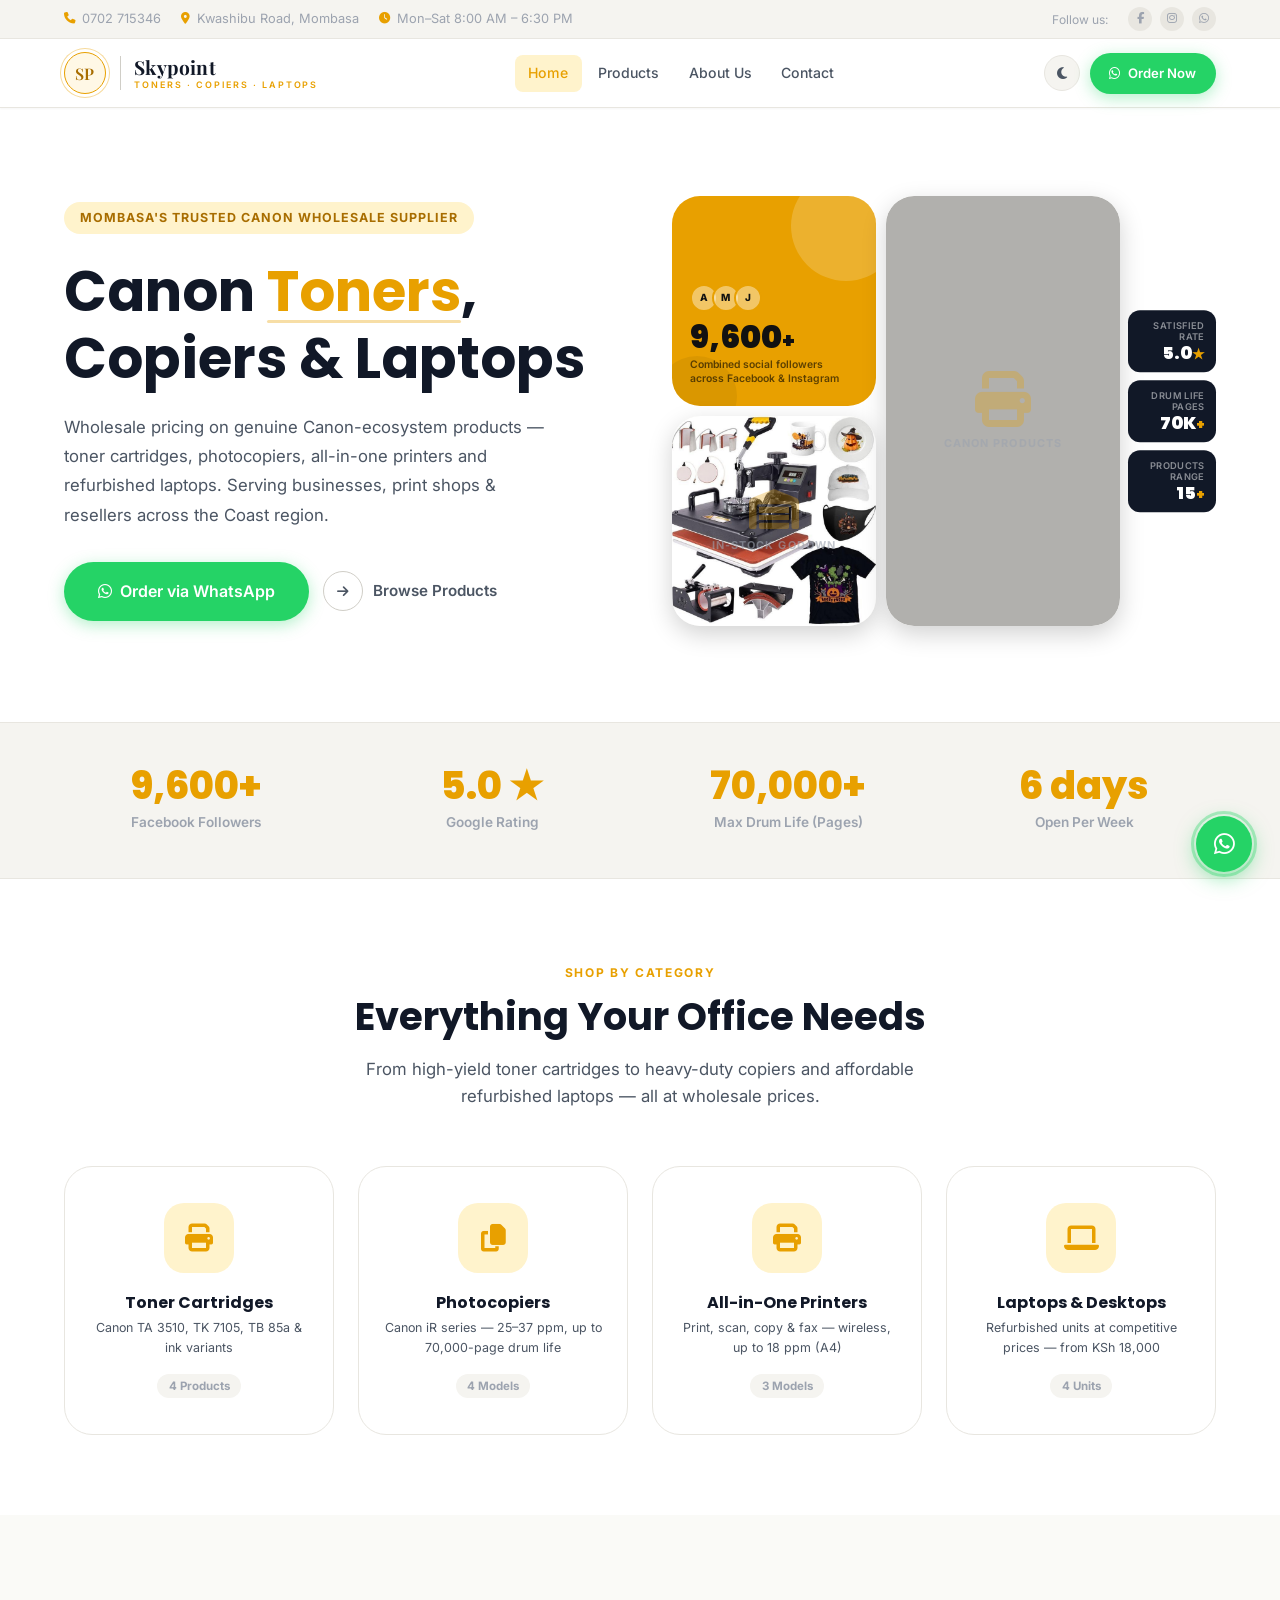
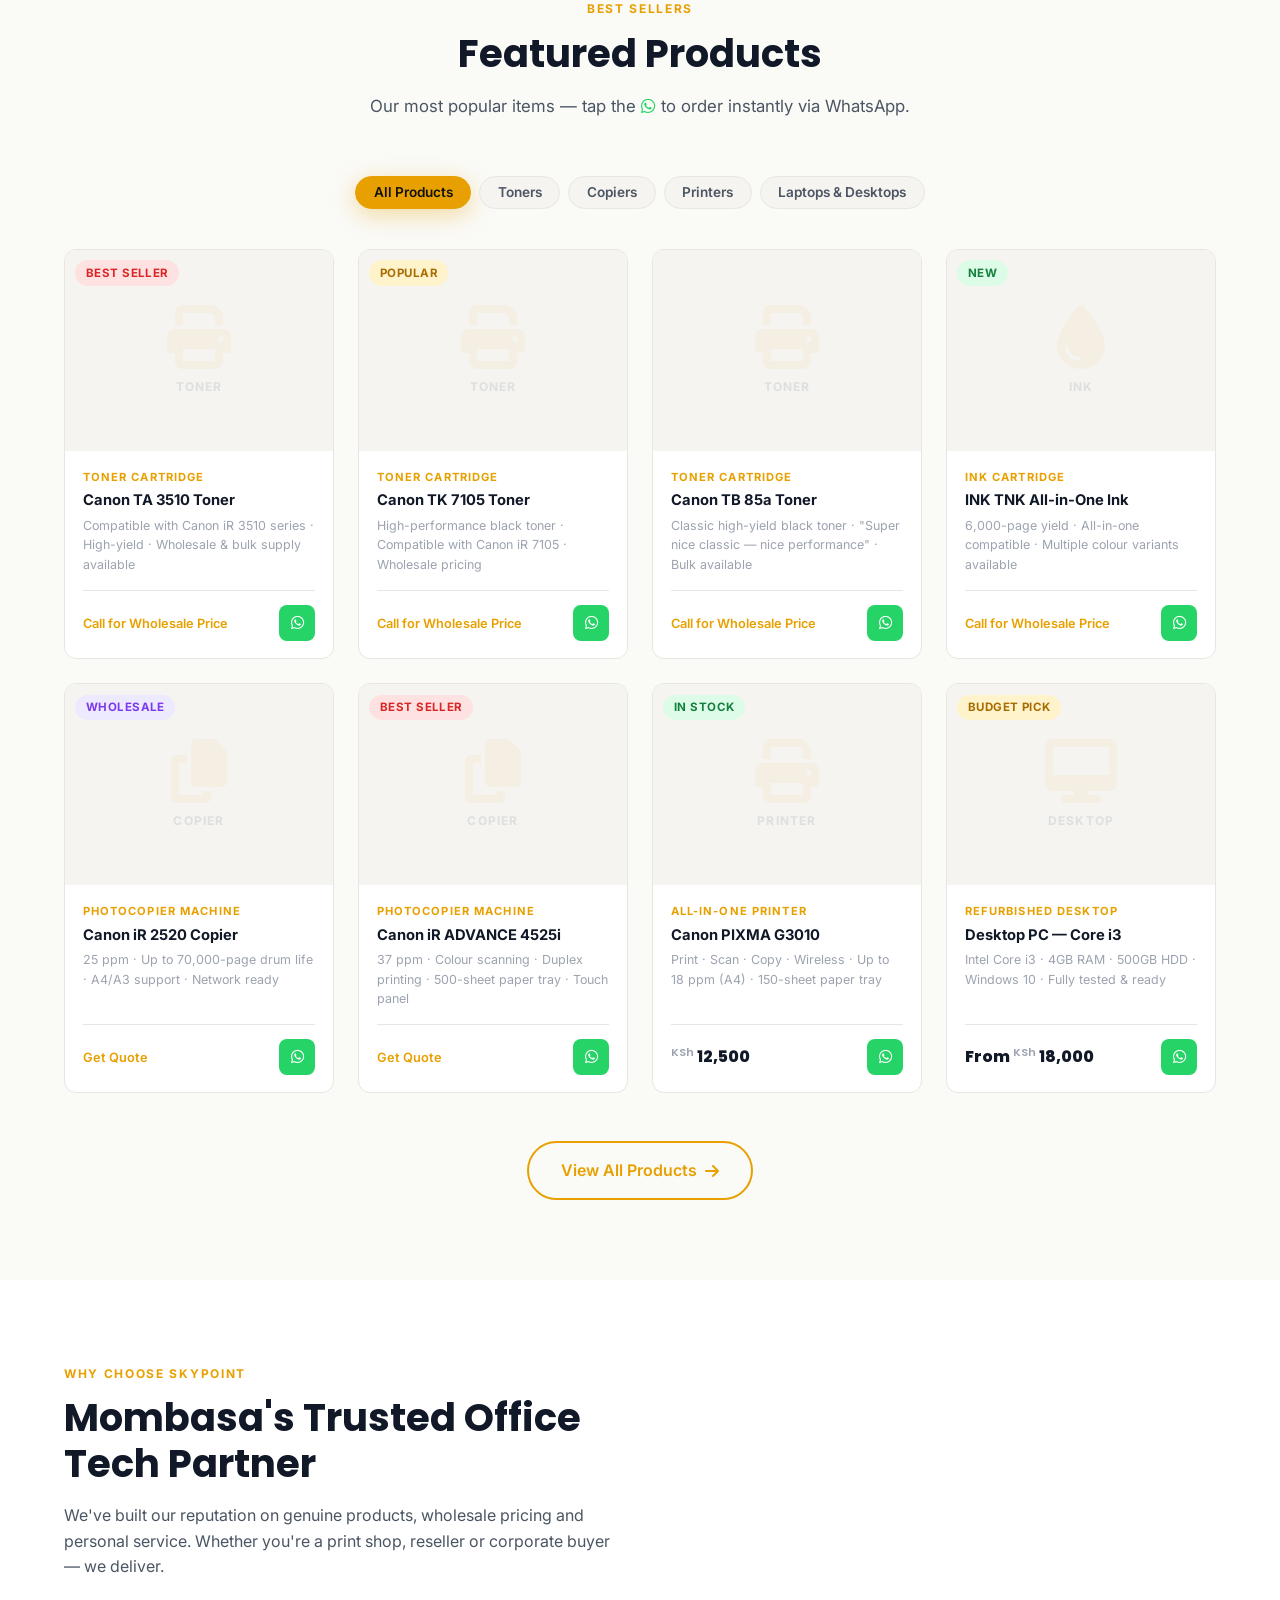
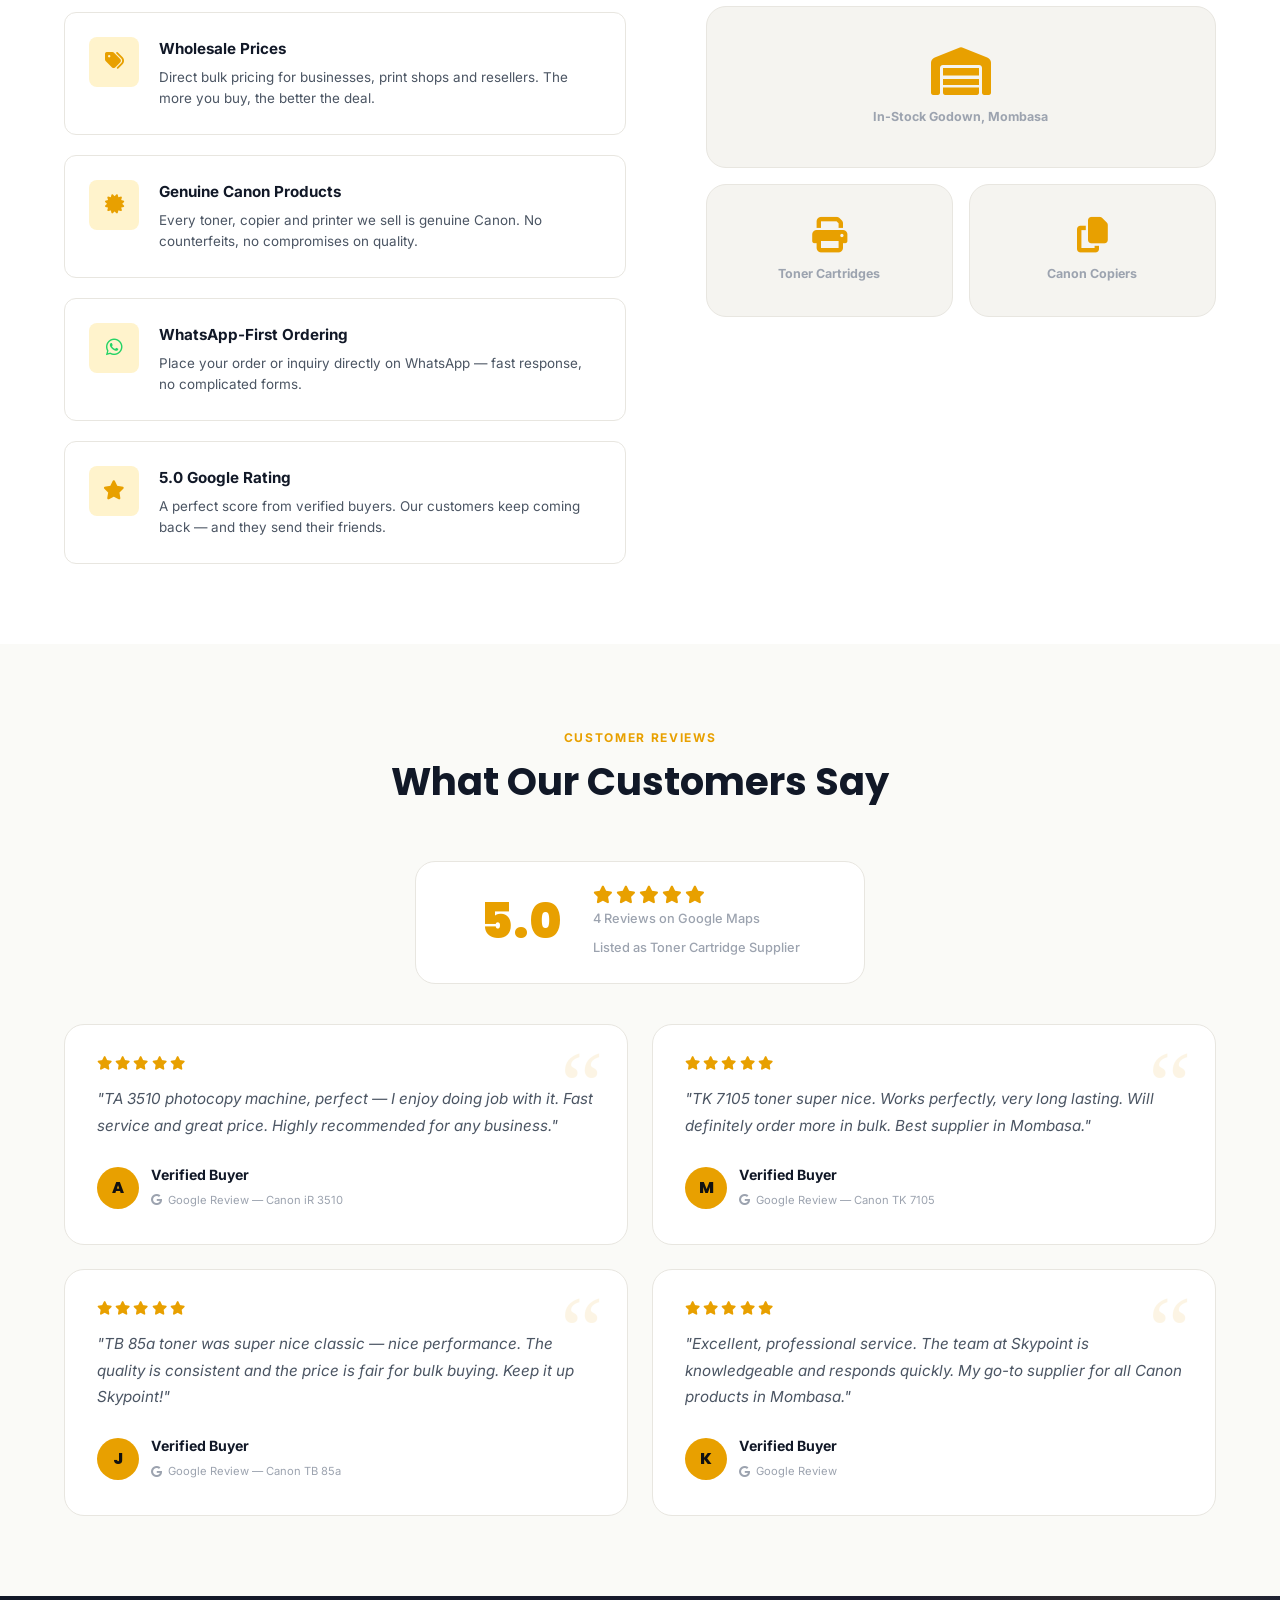
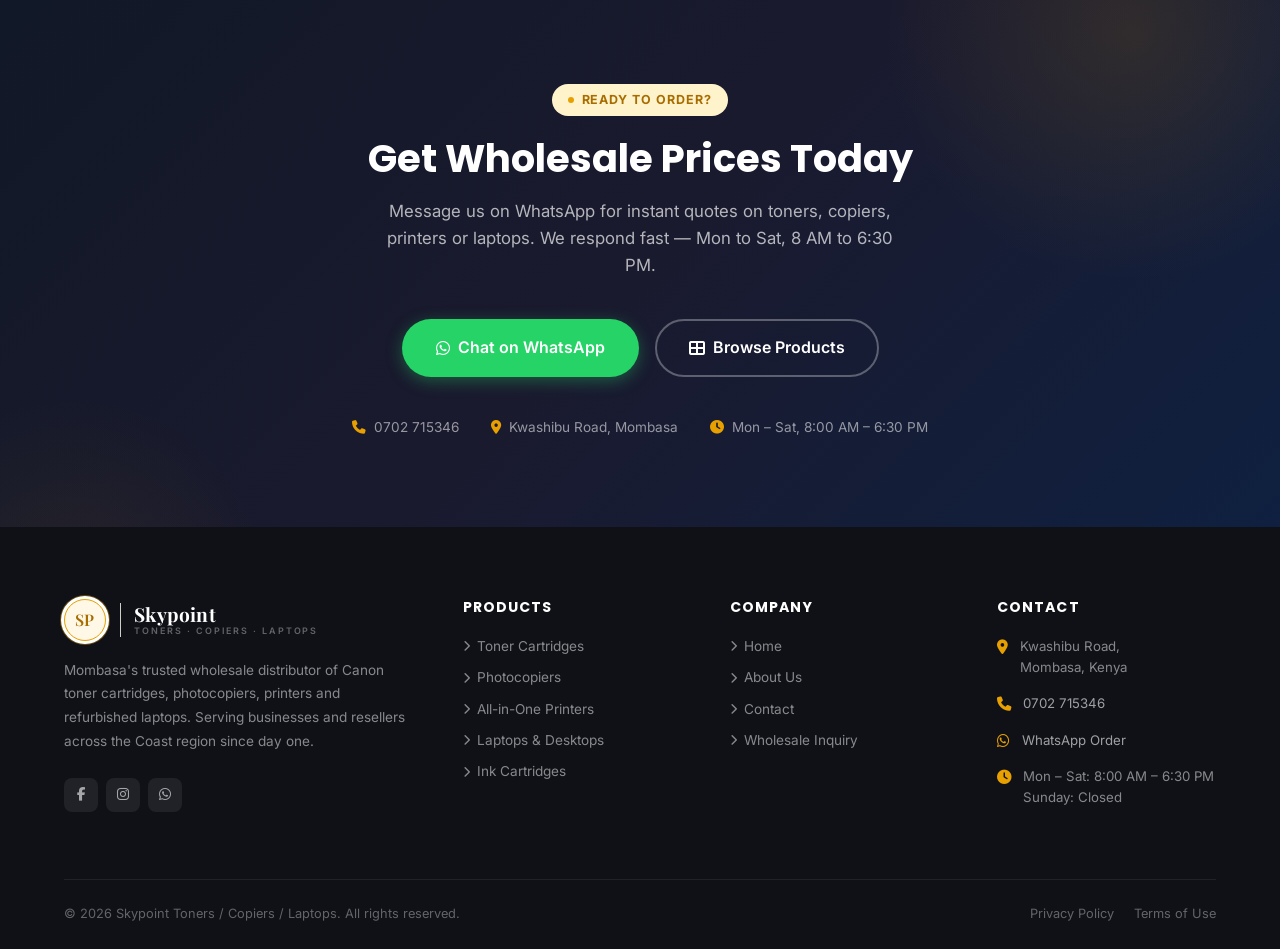
==== commit bd95ebc8: "Redesign logo badge and update About copy Restyle the header logo into a circular ring badge with se" ====
--- a/index.html
+++ b/index.html
@@ -10,7 +10,7 @@
   <meta property="og:type" content="website">
   <link rel="preconnect" href="https://fonts.googleapis.com">
   <link rel="preconnect" href="https://fonts.gstatic.com" crossorigin>
-  <link href="https://fonts.googleapis.com/css2?family=Inter:wght@300;400;500;600;700;800&family=Poppins:wght@600;700;800;900&display=swap" rel="stylesheet">
+  <link href="https://fonts.googleapis.com/css2?family=Inter:wght@300;400;500;600;700;800&family=Poppins:wght@600;700;800;900&family=Playfair+Display:wght@600;700&display=swap" rel="stylesheet">
   <link rel="stylesheet" href="https://cdnjs.cloudflare.com/ajax/libs/font-awesome/6.5.0/css/all.min.css">
   <link rel="stylesheet" href="css/style.css">
 </head>
--- a/css/style.css
+++ b/css/style.css
@@ -31,6 +31,11 @@
   --accent-light: #FFF3CC;
   --accent-glow: rgba(232, 160, 0, 0.3);
 
+  /* Logo badge */
+  --logo-badge-bg: #FFF8E6;
+  --logo-badge-text: var(--accent-darker);
+  --logo-badge-ring: #FFFFFF;
+
   /* Light theme surfaces */
   --bg: #FFFFFF;
   --bg-alt: #FAFAF7;
@@ -85,6 +90,10 @@
   --shadow-accent: 0 6px 24px rgba(232, 160, 0, 0.22);
   --accent-light: rgba(232, 160, 0, 0.12);
   --accent-darker: var(--accent);
+
+  --logo-badge-bg: #101C36;
+  --logo-badge-text: var(--accent);
+  --logo-badge-ring: #101C36;
 }
 
 /* ============ 3. TYPOGRAPHY ============ */
@@ -285,34 +294,40 @@
 .logo {
   display: flex;
   align-items: center;
-  gap: 0.65rem;
+  gap: 0.85rem;
   flex-shrink: 0;
   text-decoration: none;
 }
 .logo-icon {
-  width: 40px; height: 40px;
-  background: var(--accent);
-  border-radius: var(--r-sm);
+  width: 42px; height: 42px;
+  background: var(--logo-badge-bg);
+  border-radius: 50%;
+  border: 1px solid var(--accent);
+  box-shadow: 0 0 0 3px var(--logo-badge-ring), 0 0 0 4px rgba(232, 160, 0, 0.4);
   display: flex; align-items: center; justify-content: center;
-  font-family: 'Poppins', sans-serif;
-  font-size: 1.1rem; font-weight: 900;
-  color: #111;
-  box-shadow: var(--shadow-accent);
-  letter-spacing: -0.05em;
+  font-family: 'Playfair Display', Georgia, serif;
+  font-size: 1rem; font-weight: 600;
+  color: var(--logo-badge-text);
+  letter-spacing: 0.02em;
   flex-shrink: 0;
-}
-.logo-text { display: flex; flex-direction: column; line-height: 1.1; }
+  transition: background var(--t-slow), color var(--t-slow), box-shadow var(--t-slow);
+}
+.logo-text {
+  display: flex; flex-direction: column; line-height: 1.2;
+  padding-left: 0.85rem;
+  border-left: 1px solid var(--border-strong);
+}
 .logo-name {
-  font-family: 'Poppins', sans-serif;
-  font-size: 1.1rem; font-weight: 800;
+  font-family: 'Playfair Display', Georgia, serif;
+  font-size: 1.2rem; font-weight: 700;
   color: var(--text);
-  letter-spacing: -0.02em;
+  letter-spacing: 0.01em;
   transition: color var(--t-slow);
 }
 .logo-tagline {
-  font-size: 0.6rem; font-weight: 600;
-  color: var(--text-muted);
-  letter-spacing: 0.1em;
+  font-size: 0.56rem; font-weight: 600;
+  color: var(--accent);
+  letter-spacing: 0.22em;
   text-transform: uppercase;
   transition: color var(--t-slow);
 }
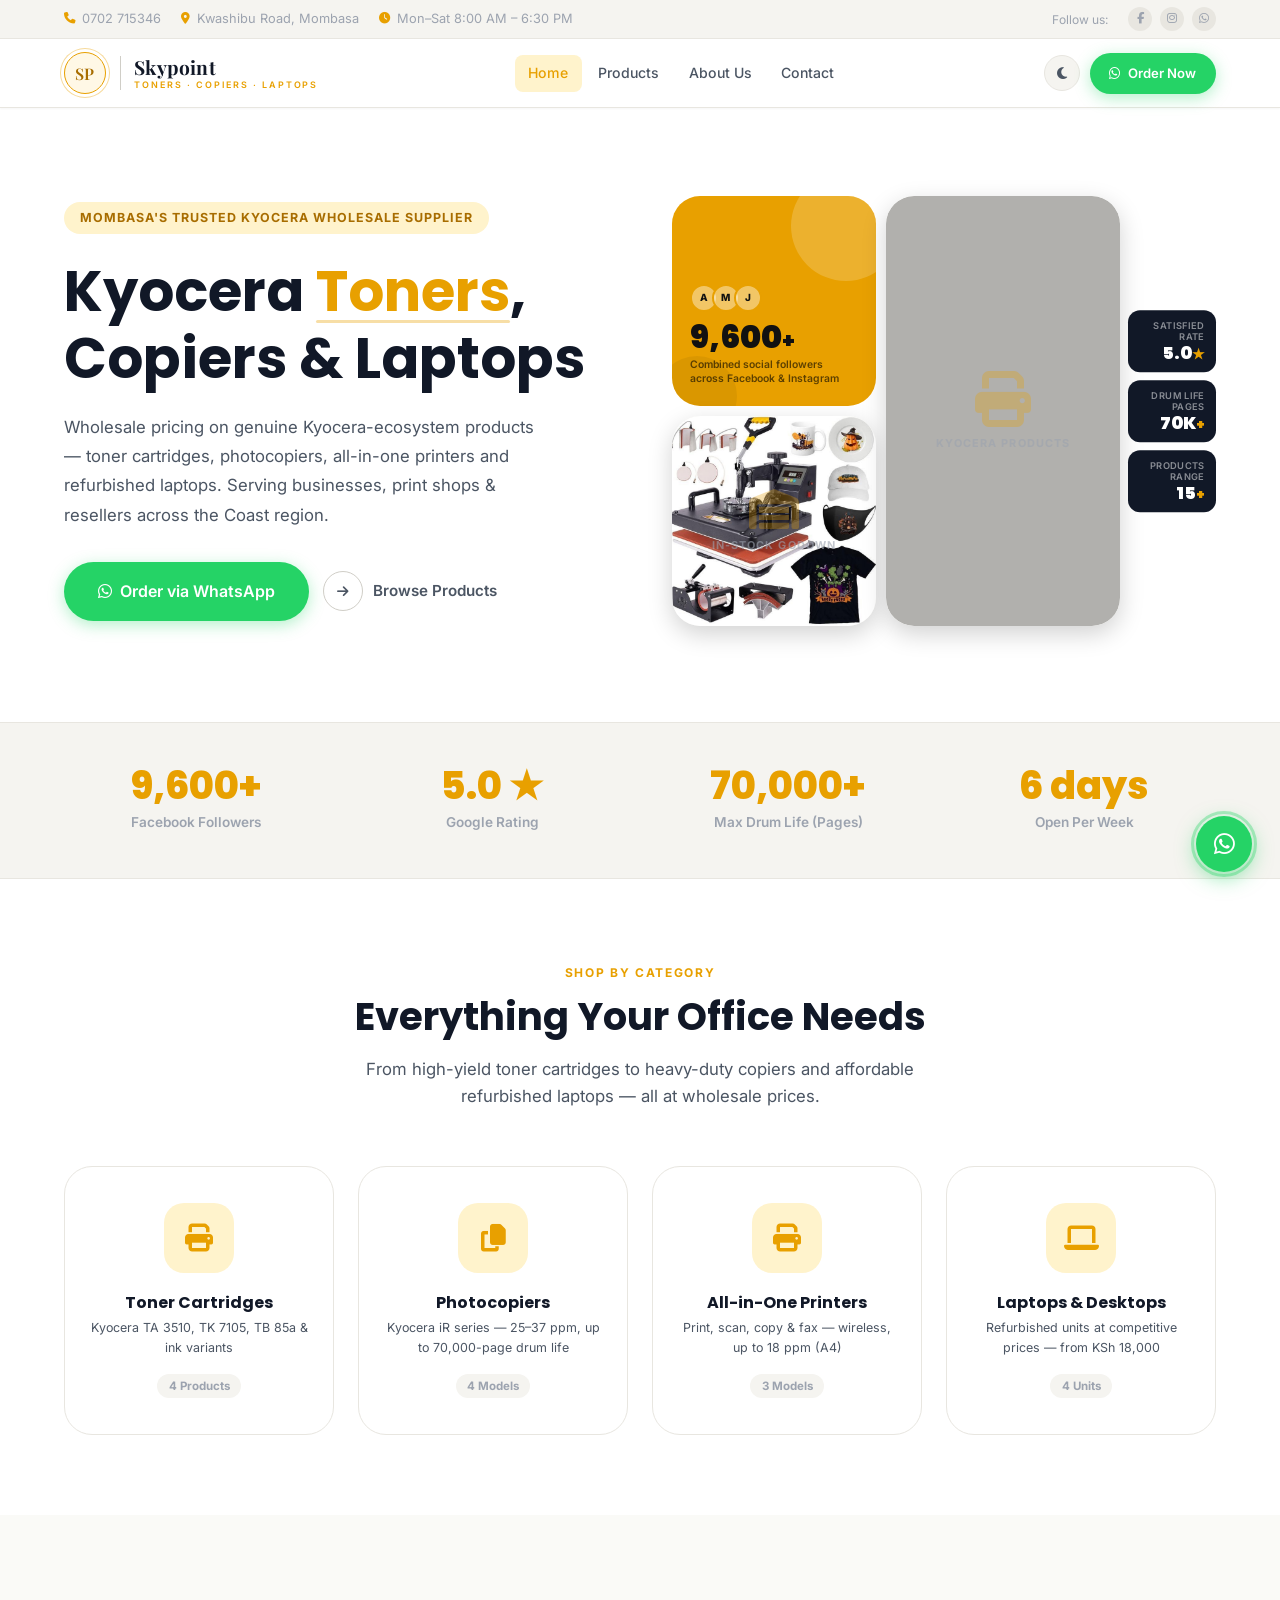
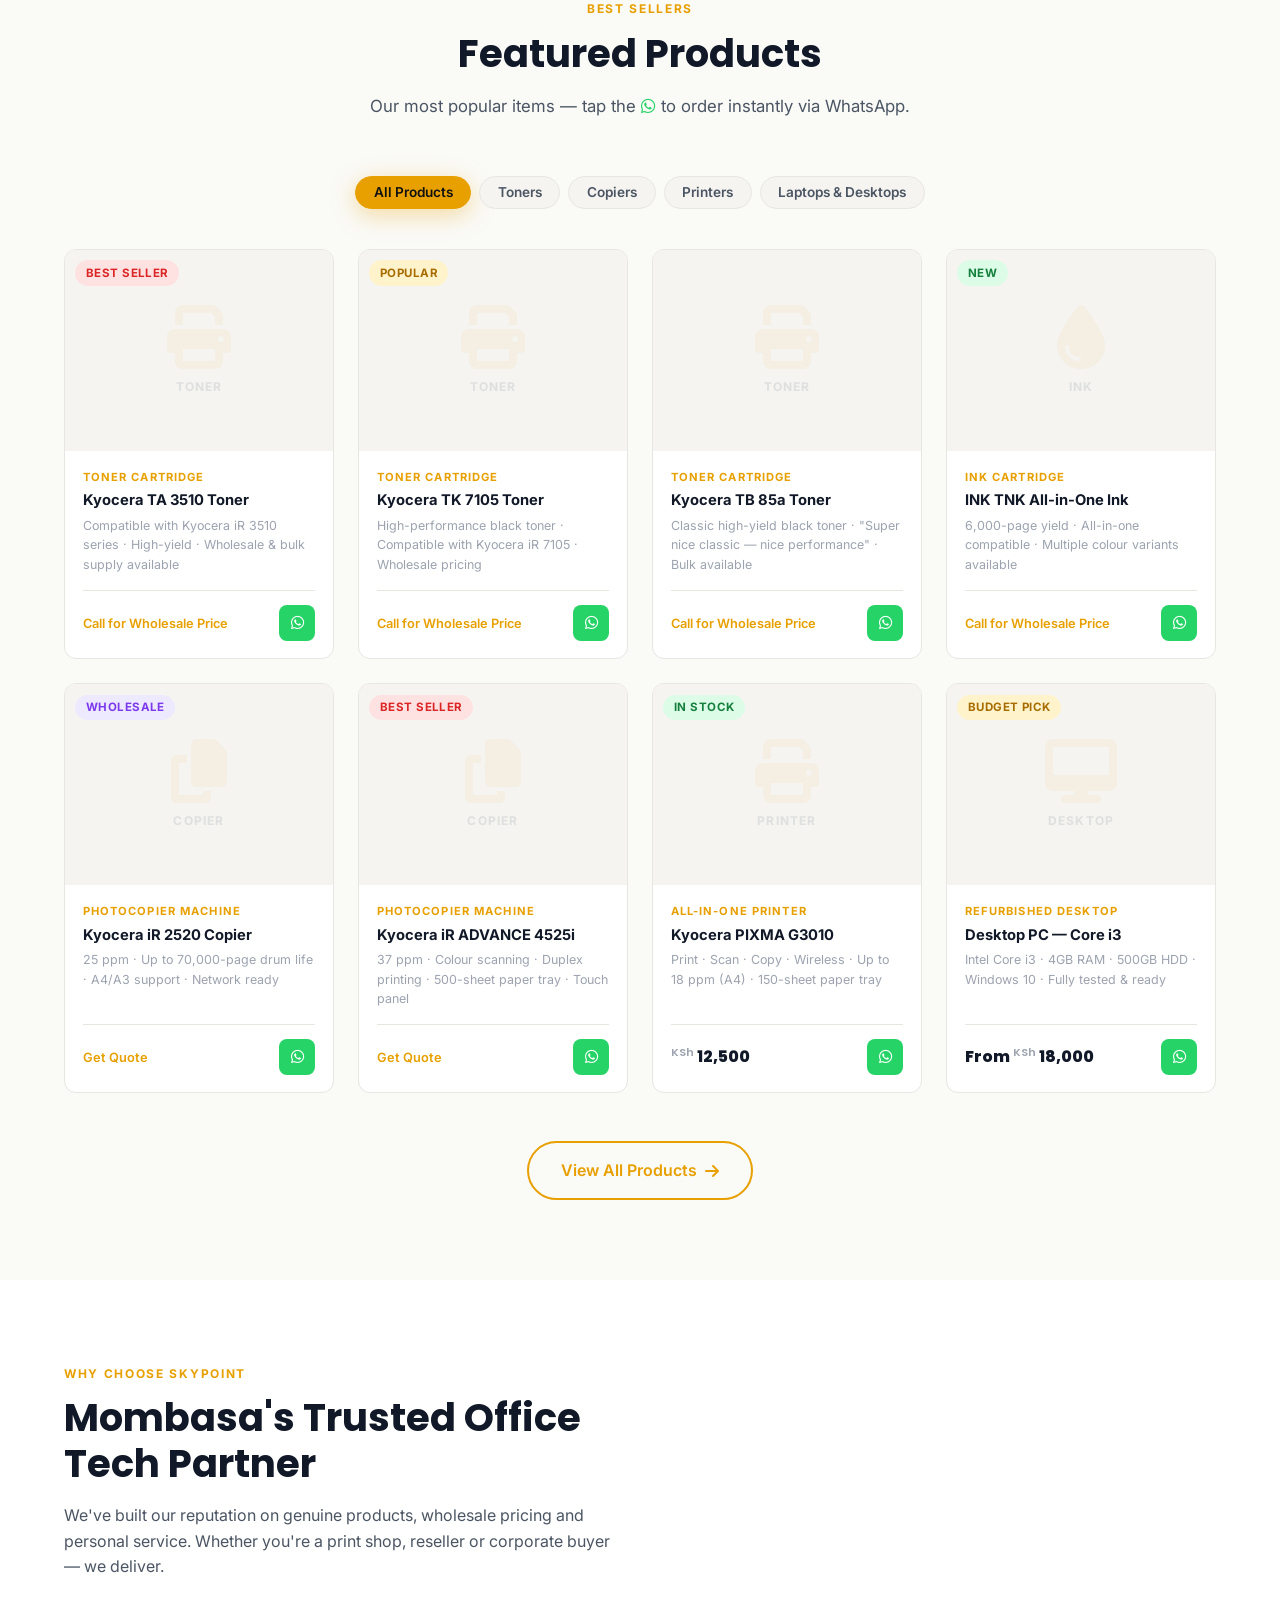
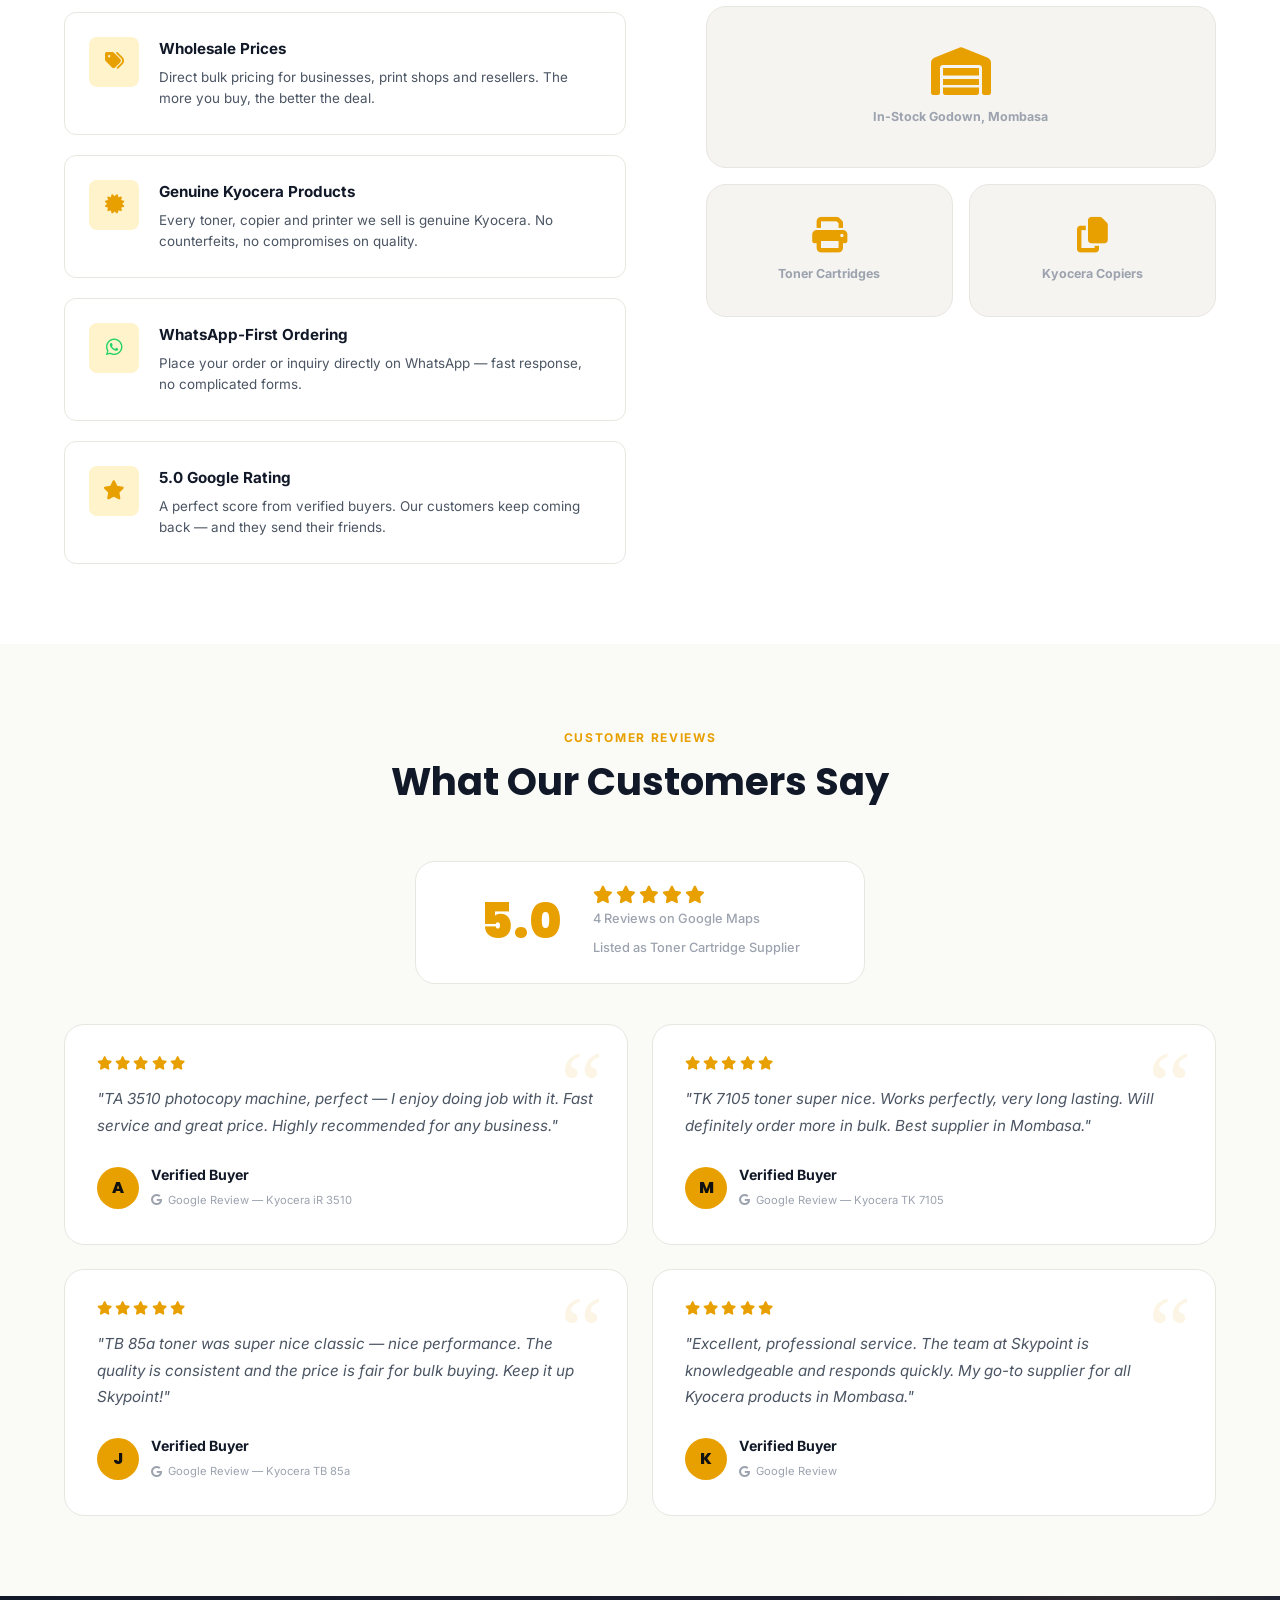
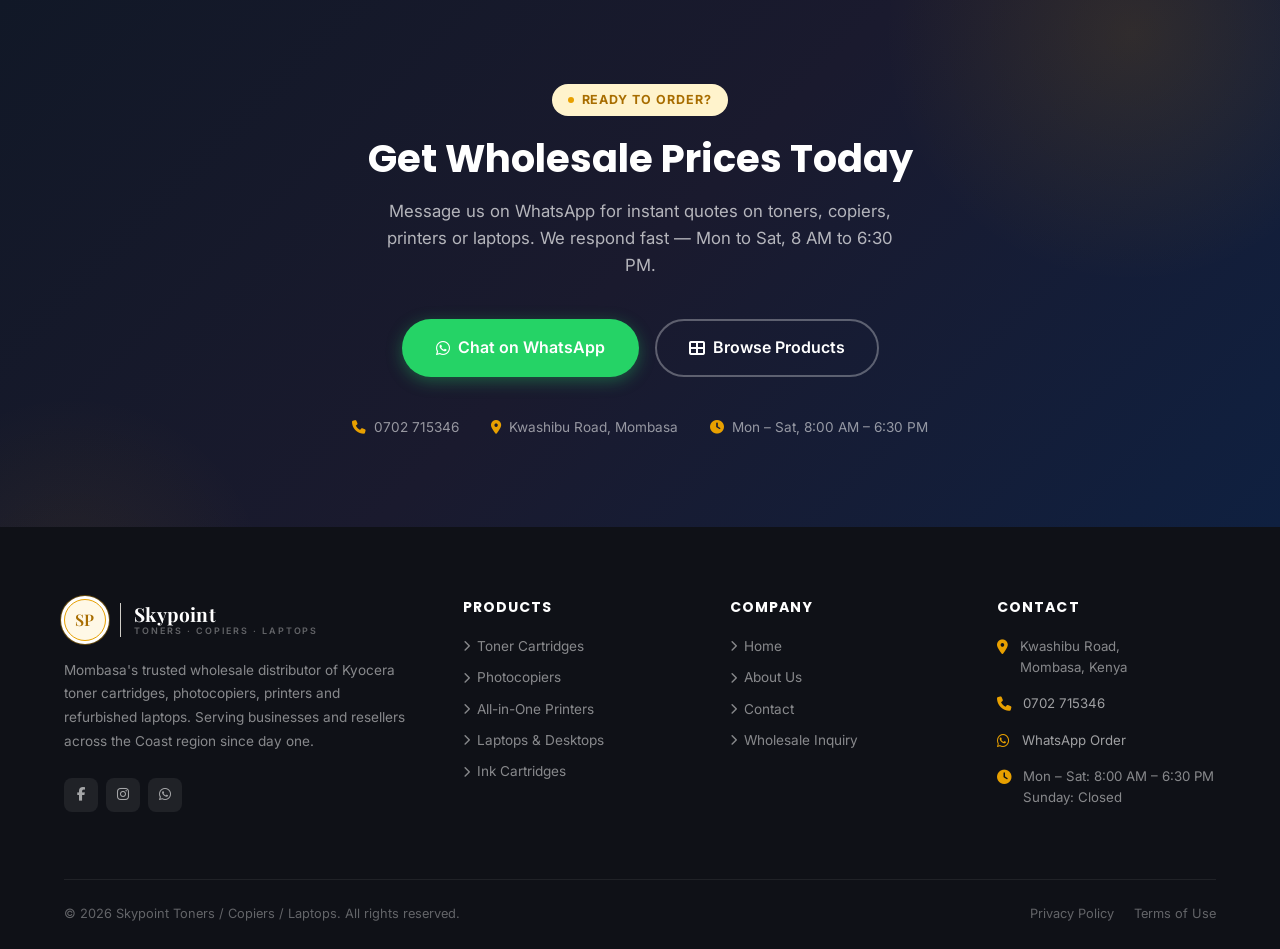
==== commit 5360a047: "Rebrand product line from Canon to Kyocera Client's Canon dealership ended; new supply deal is with " ====
--- a/index.html
+++ b/index.html
@@ -3,10 +3,10 @@
 <head>
   <meta charset="UTF-8">
   <meta name="viewport" content="width=device-width, initial-scale=1.0">
-  <title>Skypoint — Canon Toners, Copiers & Laptops | Mombasa, Kenya</title>
-  <meta name="description" content="Wholesale Canon toner cartridges, photocopiers, printers and refurbished laptops in Mombasa, Kenya. Skypoint — your trusted B2B supplier on Kwashibu Road. Order via WhatsApp.">
-  <meta property="og:title" content="Skypoint — Canon Wholesale Supplier, Mombasa">
-  <meta property="og:description" content="Wholesale Canon toners, copiers & laptops. Bulk pricing for businesses, print shops & resellers across the Coast region.">
+  <title>Skypoint — Kyocera Toners, Copiers & Laptops | Mombasa, Kenya</title>
+  <meta name="description" content="Wholesale Kyocera toner cartridges, photocopiers, printers and refurbished laptops in Mombasa, Kenya. Skypoint — your trusted B2B supplier on Kwashibu Road. Order via WhatsApp.">
+  <meta property="og:title" content="Skypoint — Kyocera Wholesale Supplier, Mombasa">
+  <meta property="og:description" content="Wholesale Kyocera toners, copiers & laptops. Bulk pricing for businesses, print shops & resellers across the Coast region.">
   <meta property="og:type" content="website">
   <link rel="preconnect" href="https://fonts.googleapis.com">
   <link rel="preconnect" href="https://fonts.gstatic.com" crossorigin>
@@ -101,20 +101,25 @@
 
     <!-- ======= HERO ======= -->
     <section class="hero">
+      <div class="hero-video-bg" aria-hidden="true">
+        <video id="heroBgVid" class="hero-bg-vid" muted loop playsinline preload="none">
+          <source src="videos/hero.mp4" type="video/mp4">
+        </video>
+      </div>
       <div class="container">
         <div class="hero-grid">
 
           <!-- Left: copy -->
           <div class="hero-content">
             <div class="hero-overline">
-              Mombasa's Trusted Canon Wholesale Supplier
+              Mombasa's Trusted Kyocera Wholesale Supplier
             </div>
             <h1>
-              Canon <span class="highlight">Toners</span>,<br>
+              Kyocera <span class="highlight">Toners</span>,<br>
               Copiers &amp; Laptops
             </h1>
             <p class="hero-desc">
-              Wholesale pricing on genuine Canon-ecosystem products — toner cartridges, photocopiers, all-in-one printers and refurbished laptops. Serving businesses, print shops &amp; resellers across the Coast region.
+              Wholesale pricing on genuine Kyocera-ecosystem products — toner cartridges, photocopiers, all-in-one printers and refurbished laptops. Serving businesses, print shops &amp; resellers across the Coast region.
             </p>
             <div class="hero-actions">
               <a href="https://wa.me/254702715346" target="_blank" class="btn btn-whatsapp btn-lg" data-wa-general>
@@ -158,7 +163,7 @@
                 </video>
                 <div class="hv-photo-inner main" id="heroVidPlaceholder">
                   <i class="fas fa-print"></i>
-                  <span>Canon Products</span>
+                  <span>Kyocera Products</span>
                 </div>
               </div>
 
@@ -221,13 +226,13 @@
           <a href="products.html" class="category-card reveal delay-1">
             <div class="cat-icon"><i class="fas fa-print"></i></div>
             <h3>Toner Cartridges</h3>
-            <p>Canon TA 3510, TK 7105, TB 85a &amp; ink variants</p>
+            <p>Kyocera TA 3510, TK 7105, TB 85a &amp; ink variants</p>
             <span class="cat-count">4 Products</span>
           </a>
           <a href="products.html" class="category-card reveal delay-2">
             <div class="cat-icon"><i class="fas fa-copy"></i></div>
             <h3>Photocopiers</h3>
-            <p>Canon iR series — 25–37 ppm, up to 70,000-page drum life</p>
+            <p>Kyocera iR series — 25–37 ppm, up to 70,000-page drum life</p>
             <span class="cat-count">4 Models</span>
           </a>
           <a href="products.html" class="category-card reveal delay-3">
@@ -279,11 +284,11 @@
             </div>
             <div class="product-body">
               <div class="product-cat">Toner Cartridge</div>
-              <div class="product-name">Canon TA 3510 Toner</div>
-              <div class="product-specs">Compatible with Canon iR 3510 series · High-yield · Wholesale &amp; bulk supply available</div>
+              <div class="product-name">Kyocera TA 3510 Toner</div>
+              <div class="product-specs">Compatible with Kyocera iR 3510 series · High-yield · Wholesale &amp; bulk supply available</div>
               <div class="product-footer">
                 <div class="product-price"><span class="quote">Call for Wholesale Price</span></div>
-                <button class="product-wa-btn" data-wa-product="Canon TA 3510 Toner Cartridge" data-wa-price="" title="Order via WhatsApp">
+                <button class="product-wa-btn" data-wa-product="Kyocera TA 3510 Toner Cartridge" data-wa-price="" title="Order via WhatsApp">
                   <i class="fab fa-whatsapp"></i>
                 </button>
               </div>
@@ -303,11 +308,11 @@
             </div>
             <div class="product-body">
               <div class="product-cat">Toner Cartridge</div>
-              <div class="product-name">Canon TK 7105 Toner</div>
-              <div class="product-specs">High-performance black toner · Compatible with Canon iR 7105 · Wholesale pricing</div>
+              <div class="product-name">Kyocera TK 7105 Toner</div>
+              <div class="product-specs">High-performance black toner · Compatible with Kyocera iR 7105 · Wholesale pricing</div>
               <div class="product-footer">
                 <div class="product-price"><span class="quote">Call for Wholesale Price</span></div>
-                <button class="product-wa-btn" data-wa-product="Canon TK 7105 Toner Cartridge" data-wa-price="" title="Order via WhatsApp">
+                <button class="product-wa-btn" data-wa-product="Kyocera TK 7105 Toner Cartridge" data-wa-price="" title="Order via WhatsApp">
                   <i class="fab fa-whatsapp"></i>
                 </button>
               </div>
@@ -324,11 +329,11 @@
             </div>
             <div class="product-body">
               <div class="product-cat">Toner Cartridge</div>
-              <div class="product-name">Canon TB 85a Toner</div>
+              <div class="product-name">Kyocera TB 85a Toner</div>
               <div class="product-specs">Classic high-yield black toner · "Super nice classic — nice performance" · Bulk available</div>
               <div class="product-footer">
                 <div class="product-price"><span class="quote">Call for Wholesale Price</span></div>
-                <button class="product-wa-btn" data-wa-product="Canon TB 85a Toner Cartridge" data-wa-price="" title="Order via WhatsApp">
+                <button class="product-wa-btn" data-wa-product="Kyocera TB 85a Toner Cartridge" data-wa-price="" title="Order via WhatsApp">
                   <i class="fab fa-whatsapp"></i>
                 </button>
               </div>
@@ -372,11 +377,11 @@
             </div>
             <div class="product-body">
               <div class="product-cat">Photocopier Machine</div>
-              <div class="product-name">Canon iR 2520 Copier</div>
+              <div class="product-name">Kyocera iR 2520 Copier</div>
               <div class="product-specs">25 ppm · Up to 70,000-page drum life · A4/A3 support · Network ready</div>
               <div class="product-footer">
                 <div class="product-price"><span class="quote">Get Quote</span></div>
-                <button class="product-wa-btn" data-wa-product="Canon iR 2520 Photocopier" data-wa-price="" title="Order via WhatsApp">
+                <button class="product-wa-btn" data-wa-product="Kyocera iR 2520 Photocopier" data-wa-price="" title="Order via WhatsApp">
                   <i class="fab fa-whatsapp"></i>
                 </button>
               </div>
@@ -396,11 +401,11 @@
             </div>
             <div class="product-body">
               <div class="product-cat">Photocopier Machine</div>
-              <div class="product-name">Canon iR ADVANCE 4525i</div>
+              <div class="product-name">Kyocera iR ADVANCE 4525i</div>
               <div class="product-specs">37 ppm · Colour scanning · Duplex printing · 500-sheet paper tray · Touch panel</div>
               <div class="product-footer">
                 <div class="product-price"><span class="quote">Get Quote</span></div>
-                <button class="product-wa-btn" data-wa-product="Canon iR ADVANCE 4525i Copier" data-wa-price="" title="Order via WhatsApp">
+                <button class="product-wa-btn" data-wa-product="Kyocera iR ADVANCE 4525i Copier" data-wa-price="" title="Order via WhatsApp">
                   <i class="fab fa-whatsapp"></i>
                 </button>
               </div>
@@ -420,11 +425,11 @@
             </div>
             <div class="product-body">
               <div class="product-cat">All-in-One Printer</div>
-              <div class="product-name">Canon PIXMA G3010</div>
+              <div class="product-name">Kyocera PIXMA G3010</div>
               <div class="product-specs">Print · Scan · Copy · Wireless · Up to 18 ppm (A4) · 150-sheet paper tray</div>
               <div class="product-footer">
                 <div class="product-price"><span class="ksh">KSh</span> 12,500</div>
-                <button class="product-wa-btn" data-wa-product="Canon PIXMA G3010 All-in-One Printer" data-wa-price="KSh 12,500" title="Order via WhatsApp">
+                <button class="product-wa-btn" data-wa-product="Kyocera PIXMA G3010 All-in-One Printer" data-wa-price="KSh 12,500" title="Order via WhatsApp">
                   <i class="fab fa-whatsapp"></i>
                 </button>
               </div>
@@ -484,8 +489,8 @@
               <div class="why-feature reveal delay-1">
                 <div class="wf-icon"><i class="fas fa-certificate"></i></div>
                 <div>
-                  <div class="wf-title">Genuine Canon Products</div>
-                  <p class="wf-desc">Every toner, copier and printer we sell is genuine Canon. No counterfeits, no compromises on quality.</p>
+                  <div class="wf-title">Genuine Kyocera Products</div>
+                  <p class="wf-desc">Every toner, copier and printer we sell is genuine Kyocera. No counterfeits, no compromises on quality.</p>
                 </div>
               </div>
               <div class="why-feature reveal delay-2">
@@ -515,7 +520,7 @@
             </div>
             <div class="why-img">
               <i class="fas fa-copy"></i>
-              <span>Canon Copiers</span>
+              <span>Kyocera Copiers</span>
             </div>
           </div>
         </div>
@@ -554,7 +559,7 @@
               <div class="t-avatar">A</div>
               <div>
                 <div class="t-name">Verified Buyer</div>
-                <div class="t-google"><i class="fab fa-google"></i> Google Review — Canon iR 3510</div>
+                <div class="t-google"><i class="fab fa-google"></i> Google Review — Kyocera iR 3510</div>
               </div>
             </div>
           </div>
@@ -568,7 +573,7 @@
               <div class="t-avatar">M</div>
               <div>
                 <div class="t-name">Verified Buyer</div>
-                <div class="t-google"><i class="fab fa-google"></i> Google Review — Canon TK 7105</div>
+                <div class="t-google"><i class="fab fa-google"></i> Google Review — Kyocera TK 7105</div>
               </div>
             </div>
           </div>
@@ -582,7 +587,7 @@
               <div class="t-avatar">J</div>
               <div>
                 <div class="t-name">Verified Buyer</div>
-                <div class="t-google"><i class="fab fa-google"></i> Google Review — Canon TB 85a</div>
+                <div class="t-google"><i class="fab fa-google"></i> Google Review — Kyocera TB 85a</div>
               </div>
             </div>
           </div>
@@ -591,7 +596,7 @@
               <i class="fas fa-star"></i><i class="fas fa-star"></i><i class="fas fa-star"></i>
               <i class="fas fa-star"></i><i class="fas fa-star"></i>
             </div>
-            <p class="t-text">"Excellent, professional service. The team at Skypoint is knowledgeable and responds quickly. My go-to supplier for all Canon products in Mombasa."</p>
+            <p class="t-text">"Excellent, professional service. The team at Skypoint is knowledgeable and responds quickly. My go-to supplier for all Kyocera products in Mombasa."</p>
             <div class="t-author">
               <div class="t-avatar">K</div>
               <div>
@@ -645,7 +650,7 @@
               <span class="logo-tagline">Toners · Copiers · Laptops</span>
             </div>
           </div>
-          <p>Mombasa's trusted wholesale distributor of Canon toner cartridges, photocopiers, printers and refurbished laptops. Serving businesses and resellers across the Coast region since day one.</p>
+          <p>Mombasa's trusted wholesale distributor of Kyocera toner cartridges, photocopiers, printers and refurbished laptops. Serving businesses and resellers across the Coast region since day one.</p>
           <div class="footer-social">
             <a href="#" aria-label="Facebook"><i class="fab fa-facebook-f"></i></a>
             <a href="#" aria-label="Instagram"><i class="fab fa-instagram"></i></a>
--- a/css/style.css
+++ b/css/style.css
@@ -464,6 +464,25 @@
   opacity: 1;
 }
 
+.hero-video-bg {
+  display: none;
+  position: absolute;
+  inset: 0;
+  z-index: 0;
+  overflow: hidden;
+  pointer-events: none;
+}
+.hero-bg-vid {
+  width: 100%;
+  height: 100%;
+  object-fit: cover;
+  opacity: 0.14;
+}
+[data-theme="dark"] .hero-bg-vid { opacity: 0.2; }
+@media (max-width: 900px) {
+  .hero-video-bg { display: block; }
+}
+
 .hero-grid {
   display: grid;
   grid-template-columns: 1fr 1fr;
@@ -1356,6 +1375,22 @@
   .hero-grid { grid-template-columns: 1fr; }
   .hero-visual { display: none; }
   .hero-desc { max-width: 100%; }
+
+  /* Legibility over the background video */
+  .hero-overline, .hero h1, .hero-desc {
+    text-shadow: 0 1px 3px rgba(0,0,0,0.12);
+  }
+  [data-theme="dark"] .hero-overline,
+  [data-theme="dark"] .hero h1,
+  [data-theme="dark"] .hero-desc {
+    text-shadow: 0 1px 4px rgba(0,0,0,0.5);
+  }
+  .hero-overline, .hero-arrow-btn {
+    box-shadow: var(--shadow-sm);
+  }
+  .hero-actions .btn-whatsapp {
+    box-shadow: var(--shadow-md), 0 4px 16px rgba(37,211,102,0.35);
+  }
 
   /* Sections */
   .section { padding: 3.5rem 0; }
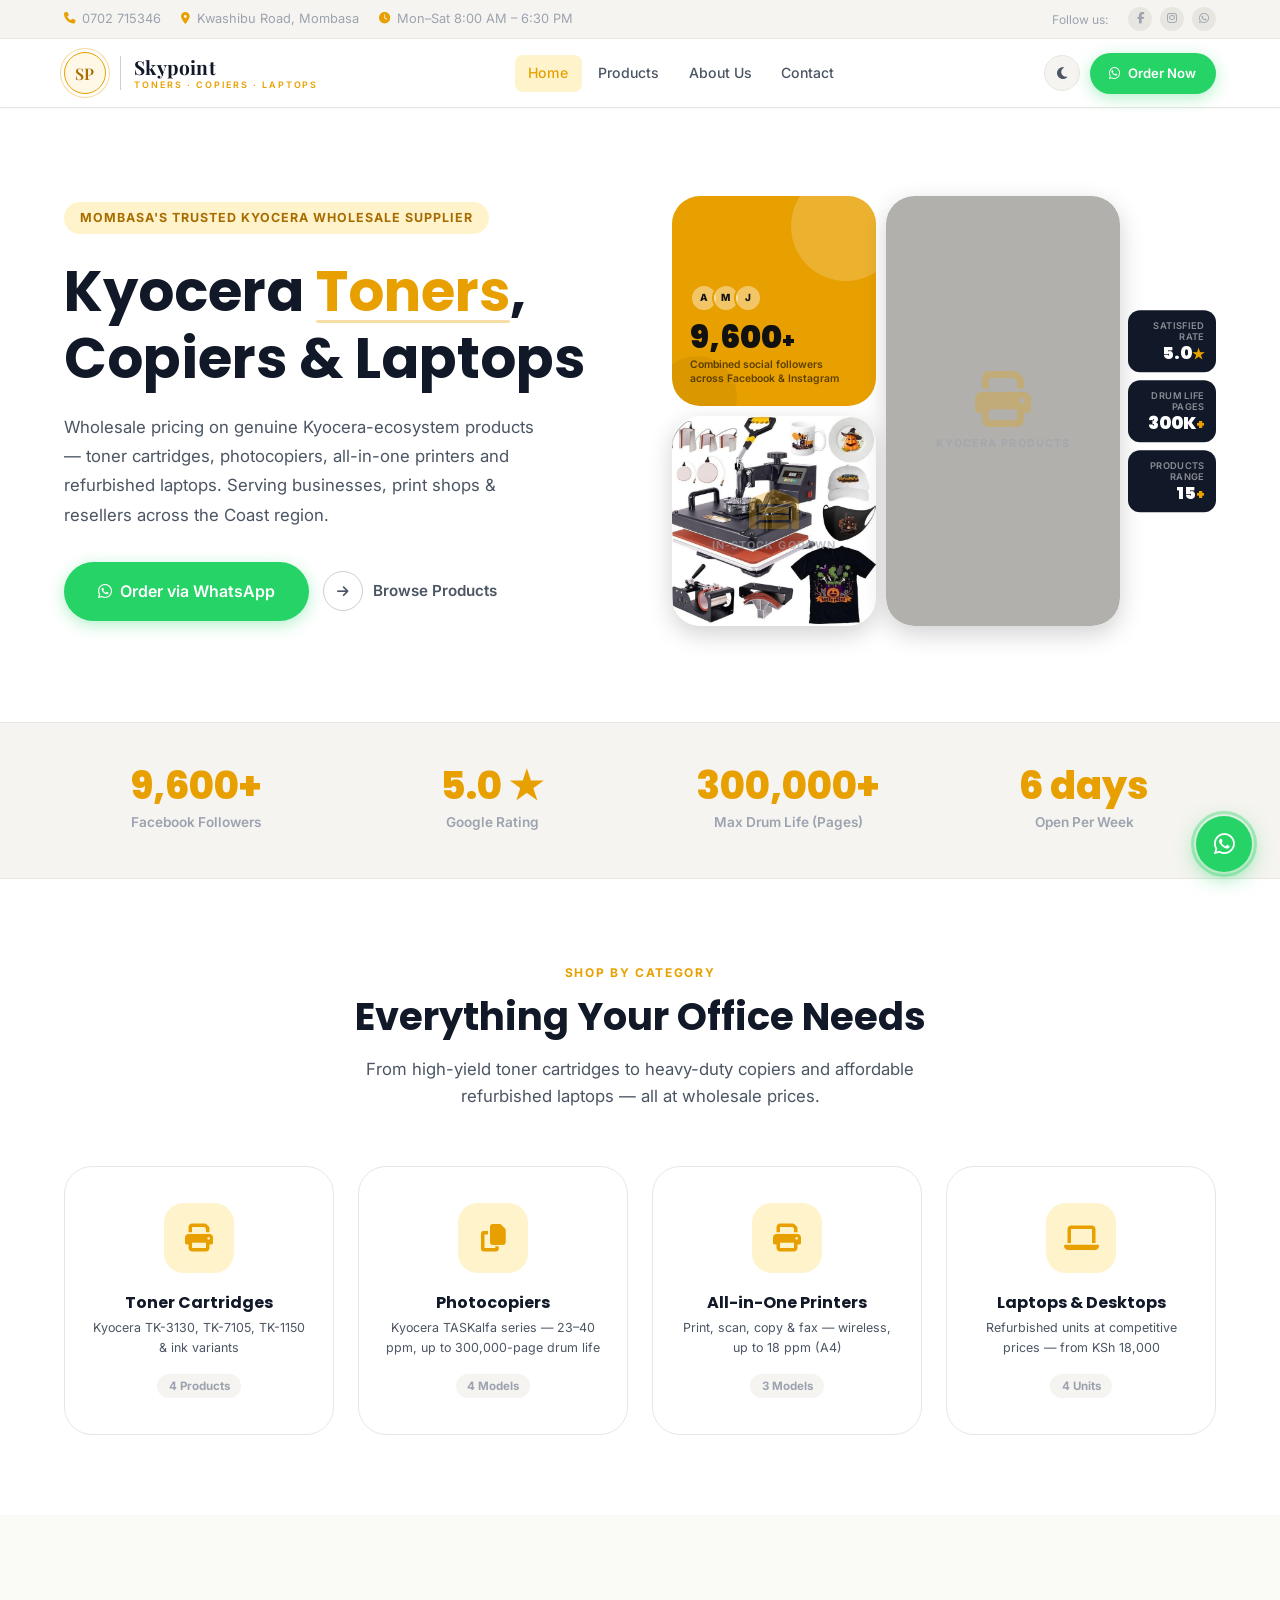
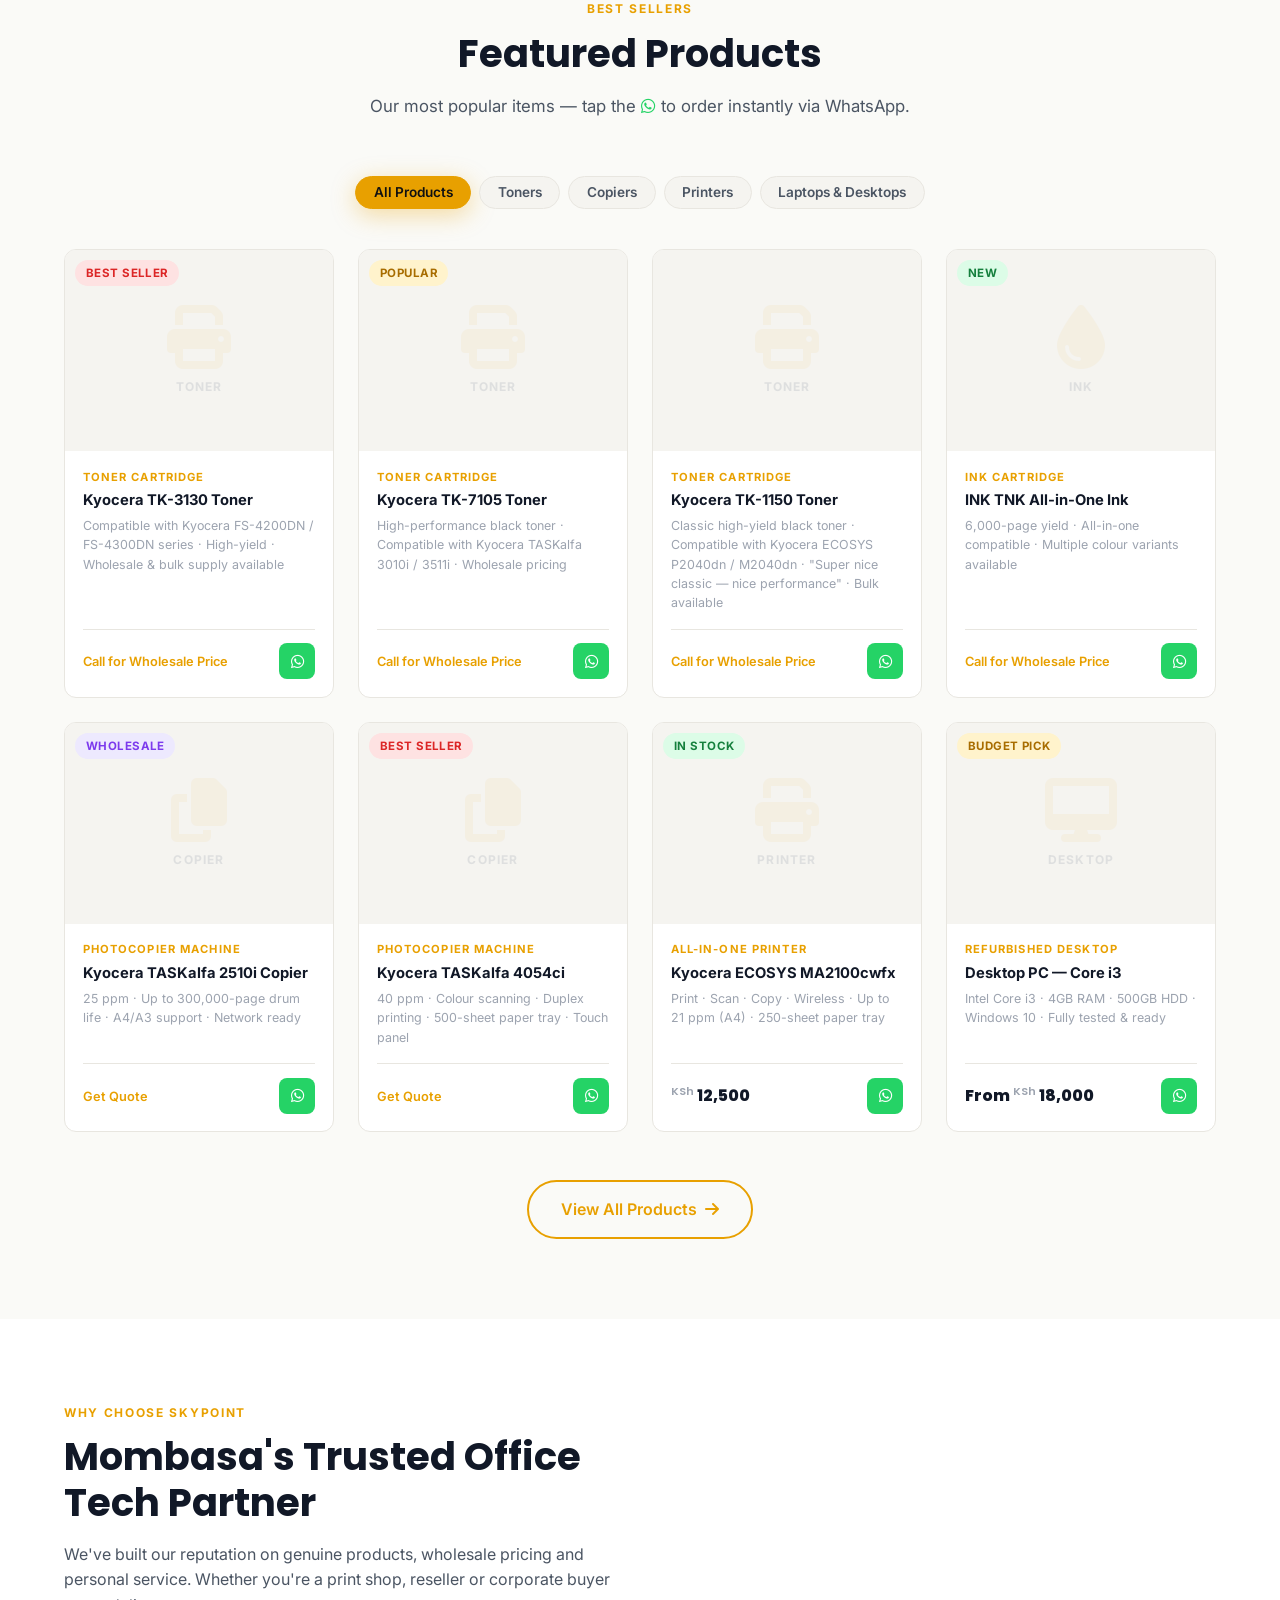
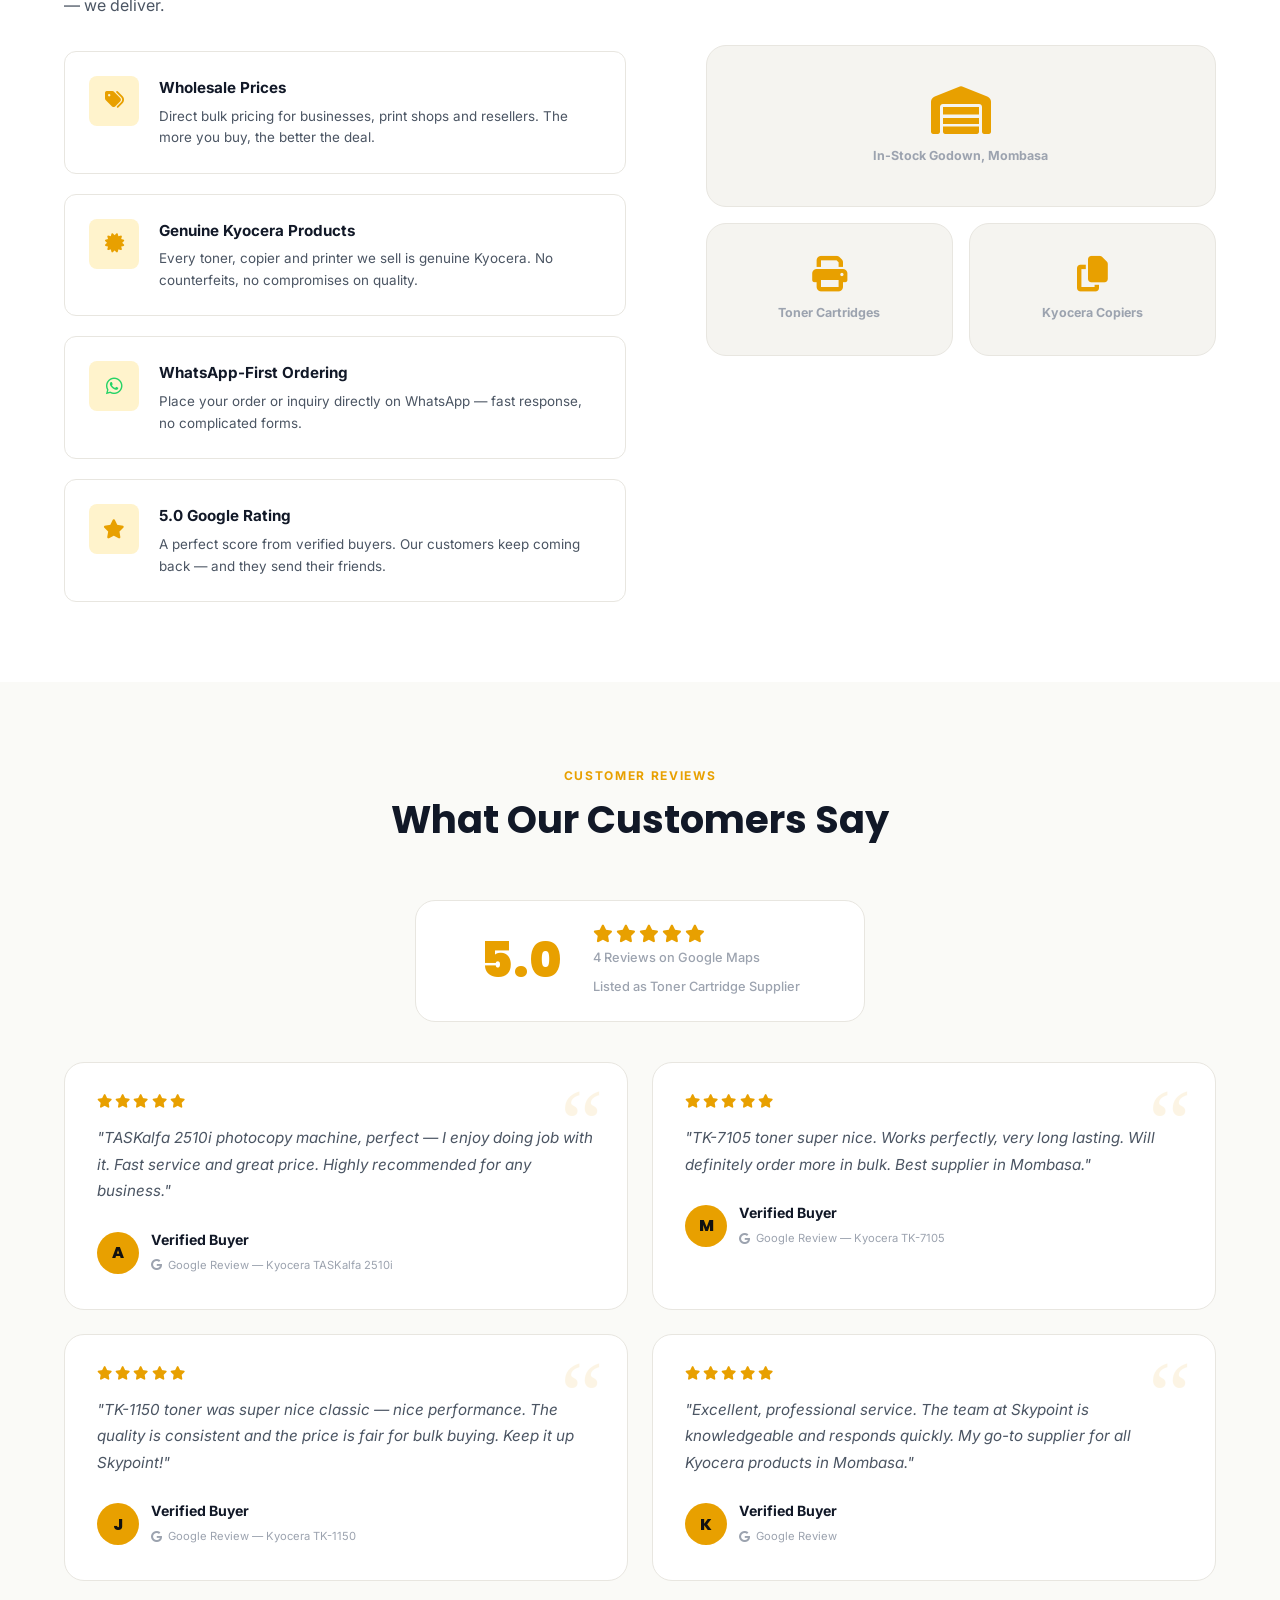
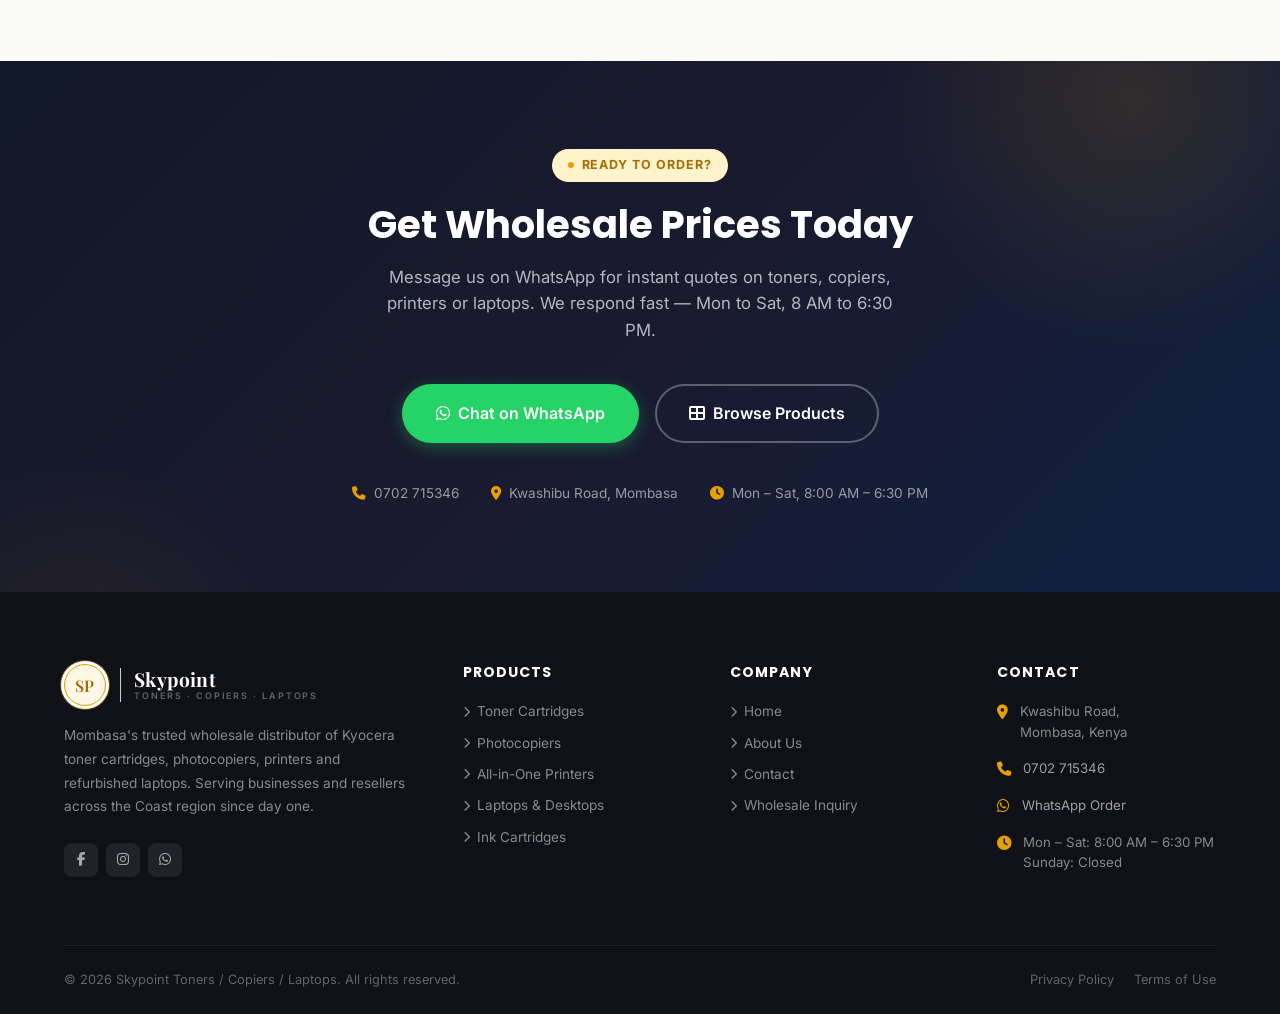
==== commit bcf15df6: "Replace Canon-specific product names with real Kyocera lines PIXMA/MAXIFY/imageCLASS and iR-series w" ====
--- a/index.html
+++ b/index.html
@@ -175,7 +175,7 @@
                 </div>
                 <div class="hv-float-card">
                   <div class="hv-float-lbl">drum life pages</div>
-                  <div class="hv-float-num">70K<span>+</span></div>
+                  <div class="hv-float-num">300K<span>+</span></div>
                 </div>
                 <div class="hv-float-card">
                   <div class="hv-float-lbl">products range</div>
@@ -203,7 +203,7 @@
             <span class="stat-label">Google Rating</span>
           </div>
           <div class="stat-item reveal delay-3">
-            <span class="stat-number" data-count="70000" data-suffix="+">0</span>
+            <span class="stat-number" data-count="300000" data-suffix="+">0</span>
             <span class="stat-label">Max Drum Life (Pages)</span>
           </div>
           <div class="stat-item reveal delay-4">
@@ -226,13 +226,13 @@
           <a href="products.html" class="category-card reveal delay-1">
             <div class="cat-icon"><i class="fas fa-print"></i></div>
             <h3>Toner Cartridges</h3>
-            <p>Kyocera TA 3510, TK 7105, TB 85a &amp; ink variants</p>
+            <p>Kyocera TK-3130, TK-7105, TK-1150 &amp; ink variants</p>
             <span class="cat-count">4 Products</span>
           </a>
           <a href="products.html" class="category-card reveal delay-2">
             <div class="cat-icon"><i class="fas fa-copy"></i></div>
             <h3>Photocopiers</h3>
-            <p>Kyocera iR series — 25–37 ppm, up to 70,000-page drum life</p>
+            <p>Kyocera TASKalfa series — 23–40 ppm, up to 300,000-page drum life</p>
             <span class="cat-count">4 Models</span>
           </a>
           <a href="products.html" class="category-card reveal delay-3">
@@ -284,11 +284,11 @@
             </div>
             <div class="product-body">
               <div class="product-cat">Toner Cartridge</div>
-              <div class="product-name">Kyocera TA 3510 Toner</div>
-              <div class="product-specs">Compatible with Kyocera iR 3510 series · High-yield · Wholesale &amp; bulk supply available</div>
+              <div class="product-name">Kyocera TK-3130 Toner</div>
+              <div class="product-specs">Compatible with Kyocera FS-4200DN / FS-4300DN series · High-yield · Wholesale &amp; bulk supply available</div>
               <div class="product-footer">
                 <div class="product-price"><span class="quote">Call for Wholesale Price</span></div>
-                <button class="product-wa-btn" data-wa-product="Kyocera TA 3510 Toner Cartridge" data-wa-price="" title="Order via WhatsApp">
+                <button class="product-wa-btn" data-wa-product="Kyocera TK-3130 Toner Cartridge" data-wa-price="" title="Order via WhatsApp">
                   <i class="fab fa-whatsapp"></i>
                 </button>
               </div>
@@ -308,11 +308,11 @@
             </div>
             <div class="product-body">
               <div class="product-cat">Toner Cartridge</div>
-              <div class="product-name">Kyocera TK 7105 Toner</div>
-              <div class="product-specs">High-performance black toner · Compatible with Kyocera iR 7105 · Wholesale pricing</div>
+              <div class="product-name">Kyocera TK-7105 Toner</div>
+              <div class="product-specs">High-performance black toner · Compatible with Kyocera TASKalfa 3010i / 3511i · Wholesale pricing</div>
               <div class="product-footer">
                 <div class="product-price"><span class="quote">Call for Wholesale Price</span></div>
-                <button class="product-wa-btn" data-wa-product="Kyocera TK 7105 Toner Cartridge" data-wa-price="" title="Order via WhatsApp">
+                <button class="product-wa-btn" data-wa-product="Kyocera TK-7105 Toner Cartridge" data-wa-price="" title="Order via WhatsApp">
                   <i class="fab fa-whatsapp"></i>
                 </button>
               </div>
@@ -329,11 +329,11 @@
             </div>
             <div class="product-body">
               <div class="product-cat">Toner Cartridge</div>
-              <div class="product-name">Kyocera TB 85a Toner</div>
-              <div class="product-specs">Classic high-yield black toner · "Super nice classic — nice performance" · Bulk available</div>
+              <div class="product-name">Kyocera TK-1150 Toner</div>
+              <div class="product-specs">Classic high-yield black toner · Compatible with Kyocera ECOSYS P2040dn / M2040dn · "Super nice classic — nice performance" · Bulk available</div>
               <div class="product-footer">
                 <div class="product-price"><span class="quote">Call for Wholesale Price</span></div>
-                <button class="product-wa-btn" data-wa-product="Kyocera TB 85a Toner Cartridge" data-wa-price="" title="Order via WhatsApp">
+                <button class="product-wa-btn" data-wa-product="Kyocera TK-1150 Toner Cartridge" data-wa-price="" title="Order via WhatsApp">
                   <i class="fab fa-whatsapp"></i>
                 </button>
               </div>
@@ -377,11 +377,11 @@
             </div>
             <div class="product-body">
               <div class="product-cat">Photocopier Machine</div>
-              <div class="product-name">Kyocera iR 2520 Copier</div>
-              <div class="product-specs">25 ppm · Up to 70,000-page drum life · A4/A3 support · Network ready</div>
+              <div class="product-name">Kyocera TASKalfa 2510i Copier</div>
+              <div class="product-specs">25 ppm · Up to 300,000-page drum life · A4/A3 support · Network ready</div>
               <div class="product-footer">
                 <div class="product-price"><span class="quote">Get Quote</span></div>
-                <button class="product-wa-btn" data-wa-product="Kyocera iR 2520 Photocopier" data-wa-price="" title="Order via WhatsApp">
+                <button class="product-wa-btn" data-wa-product="Kyocera TASKalfa 2510i Photocopier" data-wa-price="" title="Order via WhatsApp">
                   <i class="fab fa-whatsapp"></i>
                 </button>
               </div>
@@ -401,11 +401,11 @@
             </div>
             <div class="product-body">
               <div class="product-cat">Photocopier Machine</div>
-              <div class="product-name">Kyocera iR ADVANCE 4525i</div>
-              <div class="product-specs">37 ppm · Colour scanning · Duplex printing · 500-sheet paper tray · Touch panel</div>
+              <div class="product-name">Kyocera TASKalfa 4054ci</div>
+              <div class="product-specs">40 ppm · Colour scanning · Duplex printing · 500-sheet paper tray · Touch panel</div>
               <div class="product-footer">
                 <div class="product-price"><span class="quote">Get Quote</span></div>
-                <button class="product-wa-btn" data-wa-product="Kyocera iR ADVANCE 4525i Copier" data-wa-price="" title="Order via WhatsApp">
+                <button class="product-wa-btn" data-wa-product="Kyocera TASKalfa 4054ci Copier" data-wa-price="" title="Order via WhatsApp">
                   <i class="fab fa-whatsapp"></i>
                 </button>
               </div>
@@ -425,11 +425,11 @@
             </div>
             <div class="product-body">
               <div class="product-cat">All-in-One Printer</div>
-              <div class="product-name">Kyocera PIXMA G3010</div>
-              <div class="product-specs">Print · Scan · Copy · Wireless · Up to 18 ppm (A4) · 150-sheet paper tray</div>
+              <div class="product-name">Kyocera ECOSYS MA2100cwfx</div>
+              <div class="product-specs">Print · Scan · Copy · Wireless · Up to 21 ppm (A4) · 250-sheet paper tray</div>
               <div class="product-footer">
                 <div class="product-price"><span class="ksh">KSh</span> 12,500</div>
-                <button class="product-wa-btn" data-wa-product="Kyocera PIXMA G3010 All-in-One Printer" data-wa-price="KSh 12,500" title="Order via WhatsApp">
+                <button class="product-wa-btn" data-wa-product="Kyocera ECOSYS MA2100cwfx All-in-One Printer" data-wa-price="KSh 12,500" title="Order via WhatsApp">
                   <i class="fab fa-whatsapp"></i>
                 </button>
               </div>
@@ -554,12 +554,12 @@
               <i class="fas fa-star"></i><i class="fas fa-star"></i><i class="fas fa-star"></i>
               <i class="fas fa-star"></i><i class="fas fa-star"></i>
             </div>
-            <p class="t-text">"TA 3510 photocopy machine, perfect — I enjoy doing job with it. Fast service and great price. Highly recommended for any business."</p>
+            <p class="t-text">"TASKalfa 2510i photocopy machine, perfect — I enjoy doing job with it. Fast service and great price. Highly recommended for any business."</p>
             <div class="t-author">
               <div class="t-avatar">A</div>
               <div>
                 <div class="t-name">Verified Buyer</div>
-                <div class="t-google"><i class="fab fa-google"></i> Google Review — Kyocera iR 3510</div>
+                <div class="t-google"><i class="fab fa-google"></i> Google Review — Kyocera TASKalfa 2510i</div>
               </div>
             </div>
           </div>
@@ -568,12 +568,12 @@
               <i class="fas fa-star"></i><i class="fas fa-star"></i><i class="fas fa-star"></i>
               <i class="fas fa-star"></i><i class="fas fa-star"></i>
             </div>
-            <p class="t-text">"TK 7105 toner super nice. Works perfectly, very long lasting. Will definitely order more in bulk. Best supplier in Mombasa."</p>
+            <p class="t-text">"TK-7105 toner super nice. Works perfectly, very long lasting. Will definitely order more in bulk. Best supplier in Mombasa."</p>
             <div class="t-author">
               <div class="t-avatar">M</div>
               <div>
                 <div class="t-name">Verified Buyer</div>
-                <div class="t-google"><i class="fab fa-google"></i> Google Review — Kyocera TK 7105</div>
+                <div class="t-google"><i class="fab fa-google"></i> Google Review — Kyocera TK-7105</div>
               </div>
             </div>
           </div>
@@ -582,12 +582,12 @@
               <i class="fas fa-star"></i><i class="fas fa-star"></i><i class="fas fa-star"></i>
               <i class="fas fa-star"></i><i class="fas fa-star"></i>
             </div>
-            <p class="t-text">"TB 85a toner was super nice classic — nice performance. The quality is consistent and the price is fair for bulk buying. Keep it up Skypoint!"</p>
+            <p class="t-text">"TK-1150 toner was super nice classic — nice performance. The quality is consistent and the price is fair for bulk buying. Keep it up Skypoint!"</p>
             <div class="t-author">
               <div class="t-avatar">J</div>
               <div>
                 <div class="t-name">Verified Buyer</div>
-                <div class="t-google"><i class="fab fa-google"></i> Google Review — Kyocera TB 85a</div>
+                <div class="t-google"><i class="fab fa-google"></i> Google Review — Kyocera TK-1150</div>
               </div>
             </div>
           </div>
